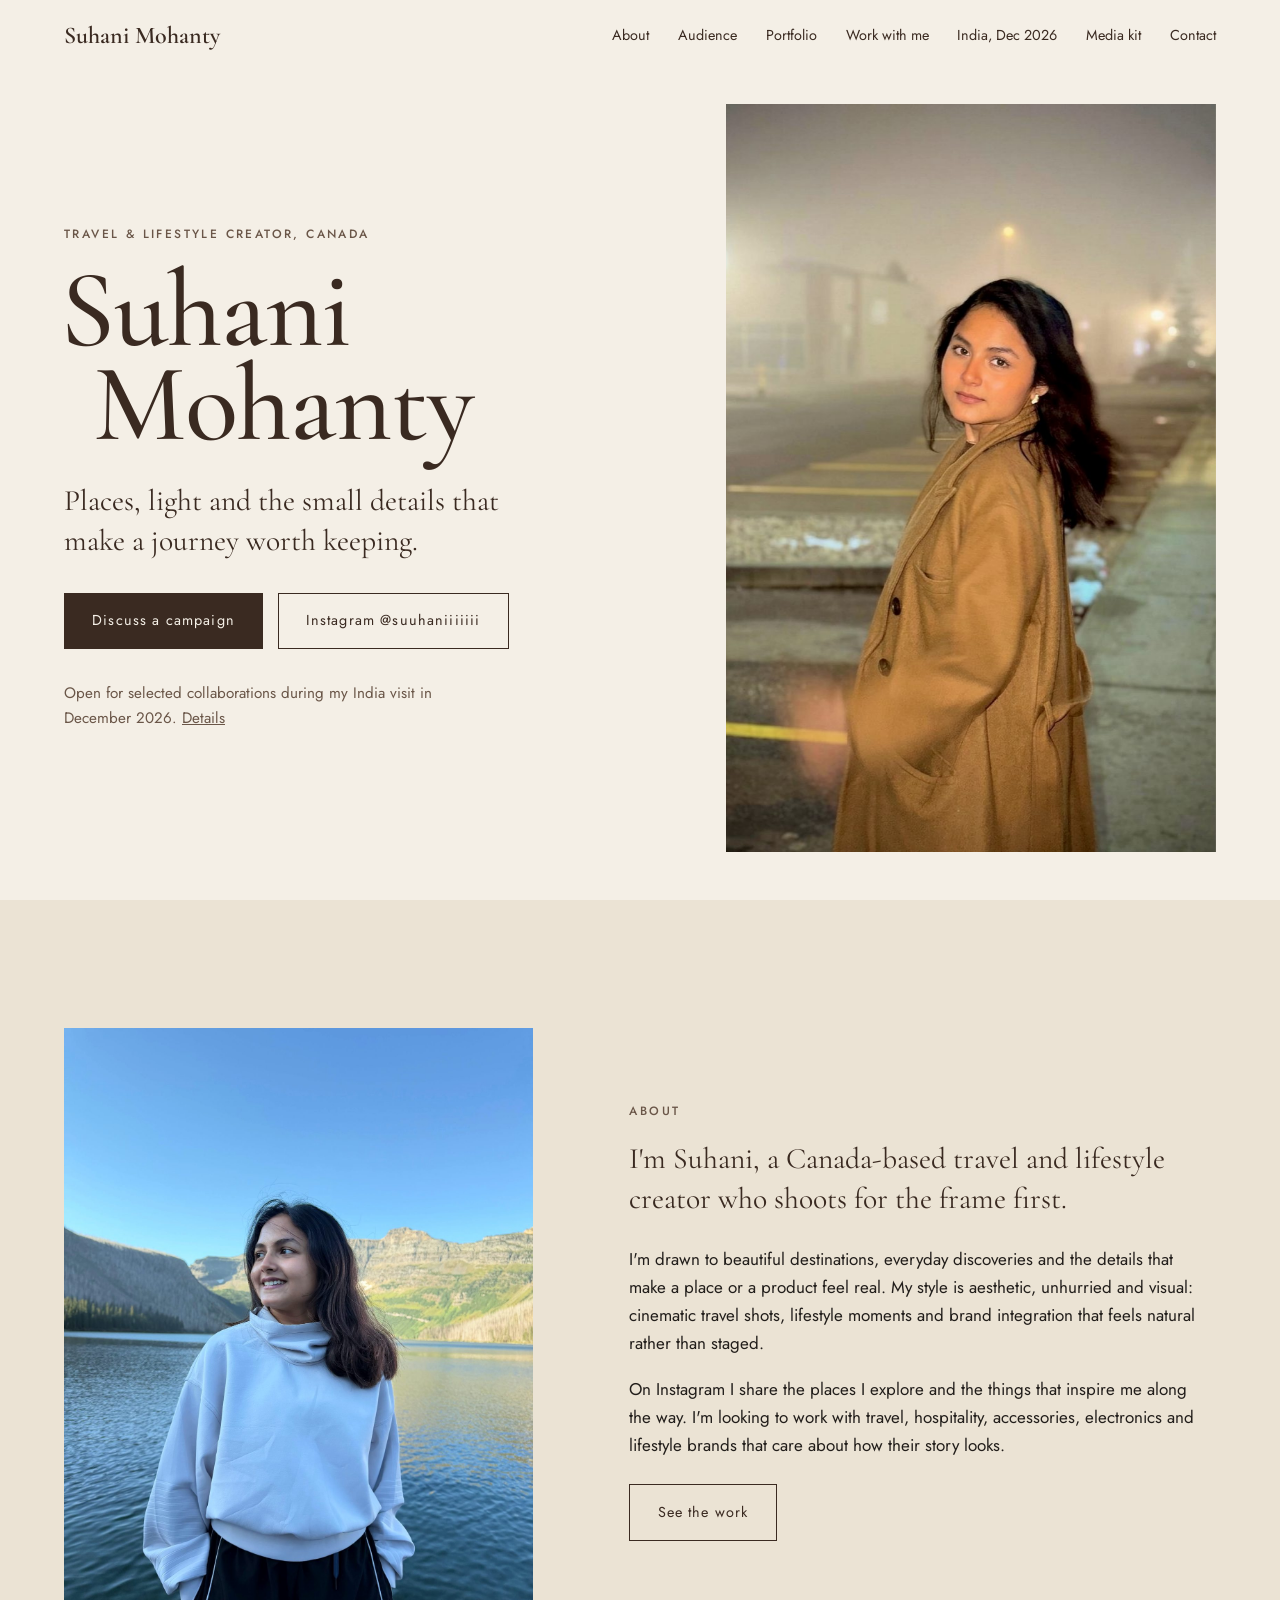
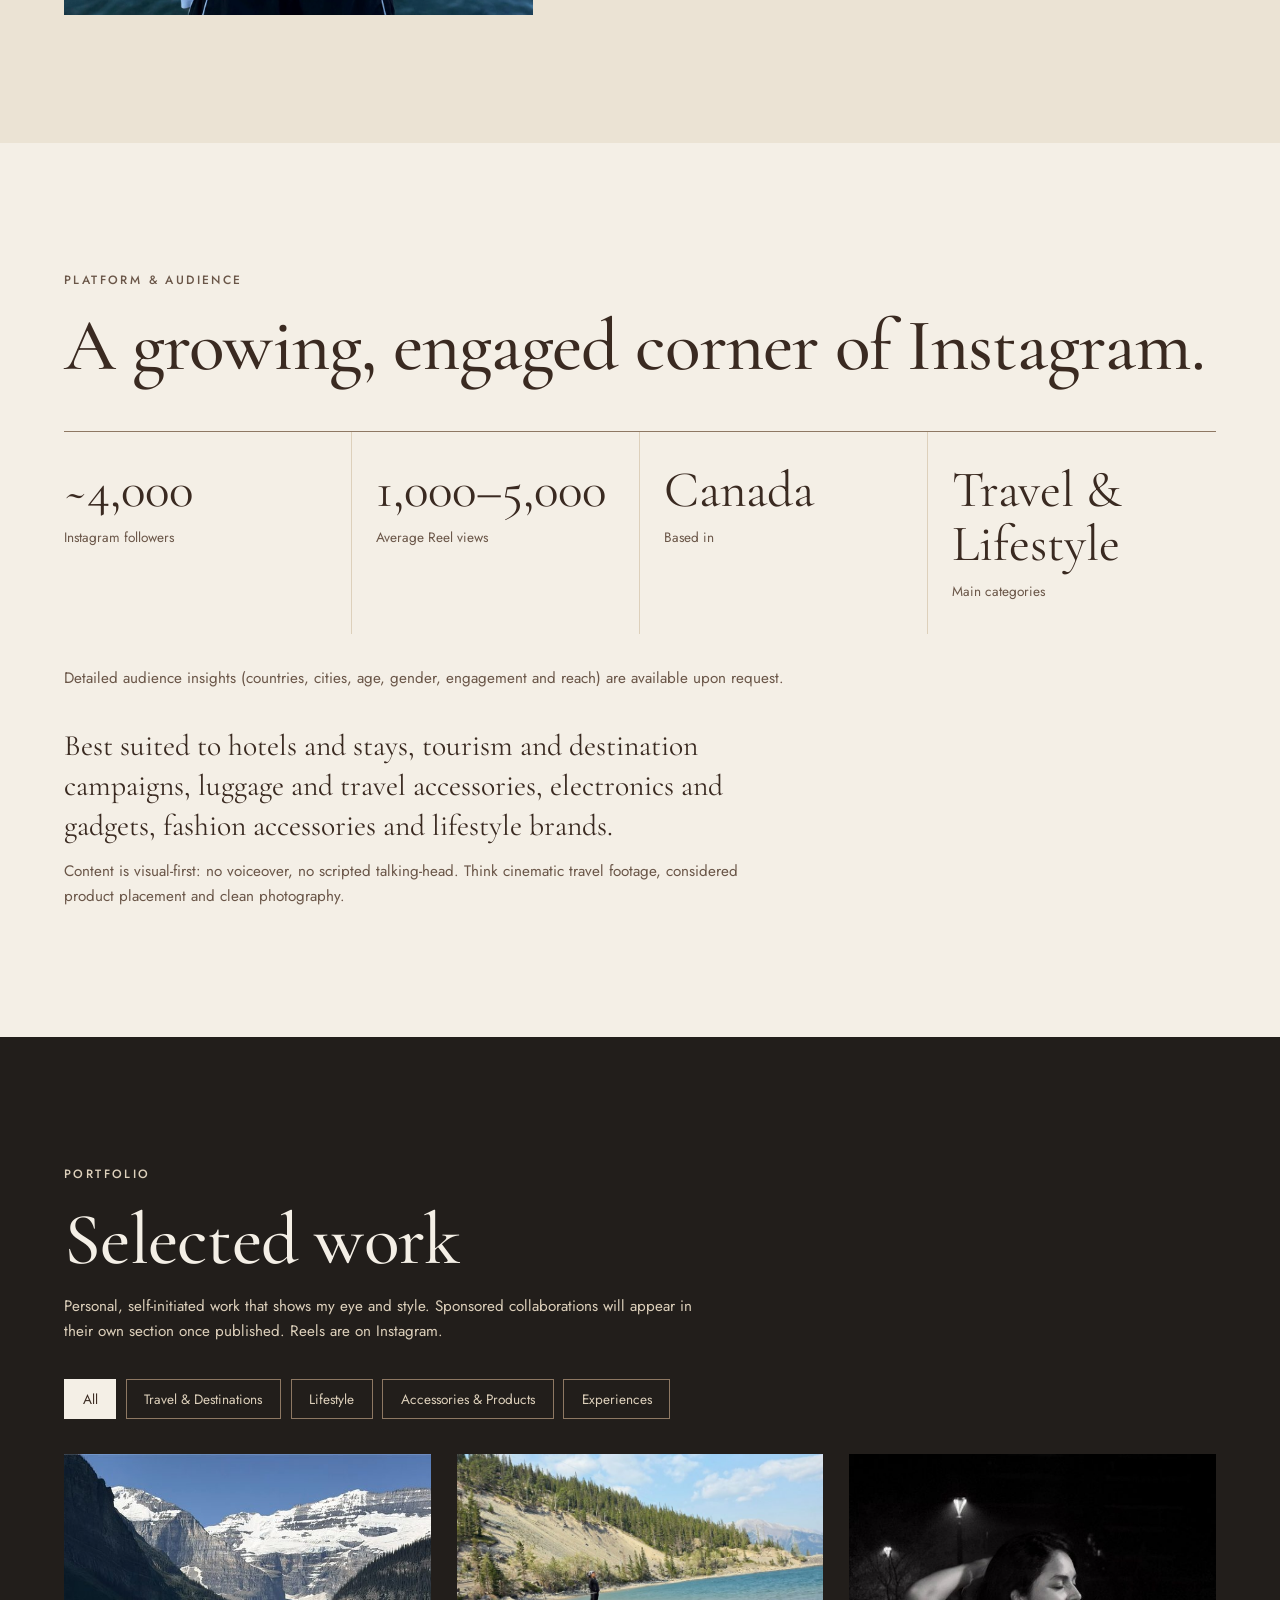
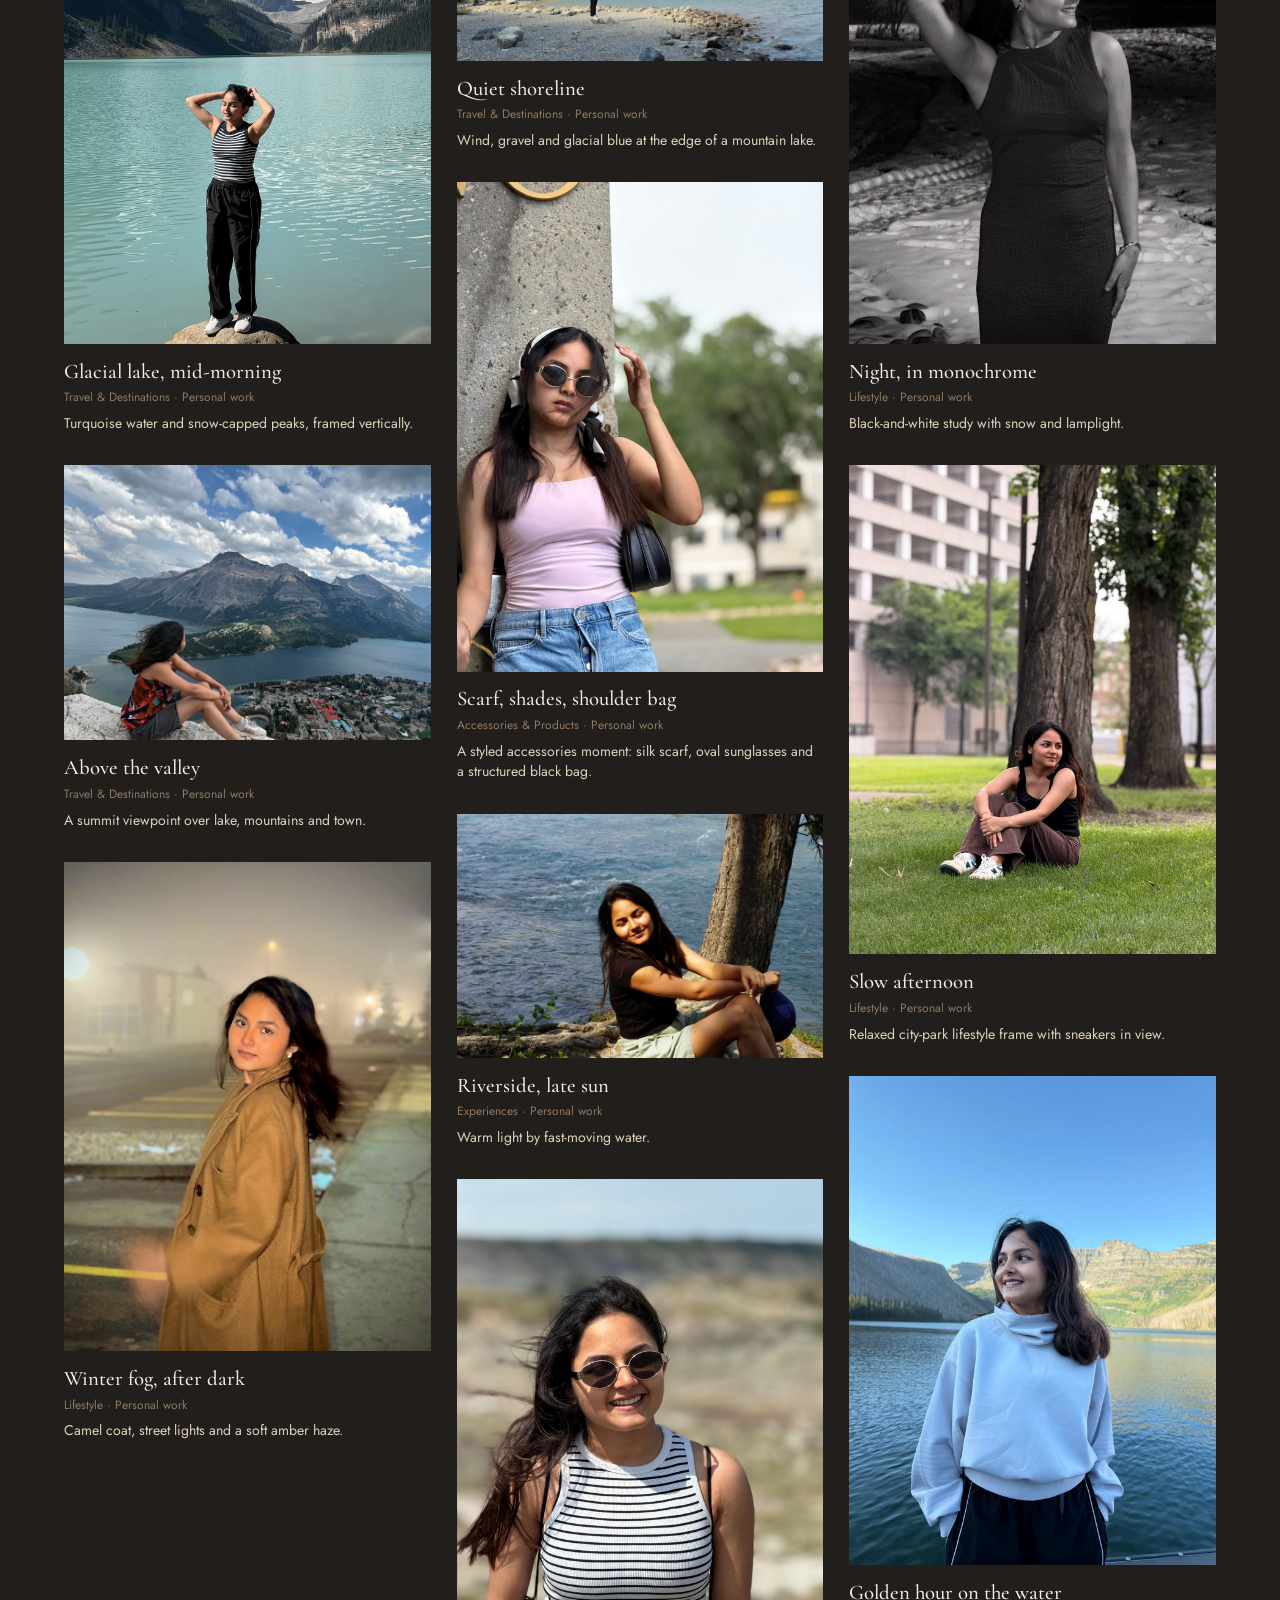
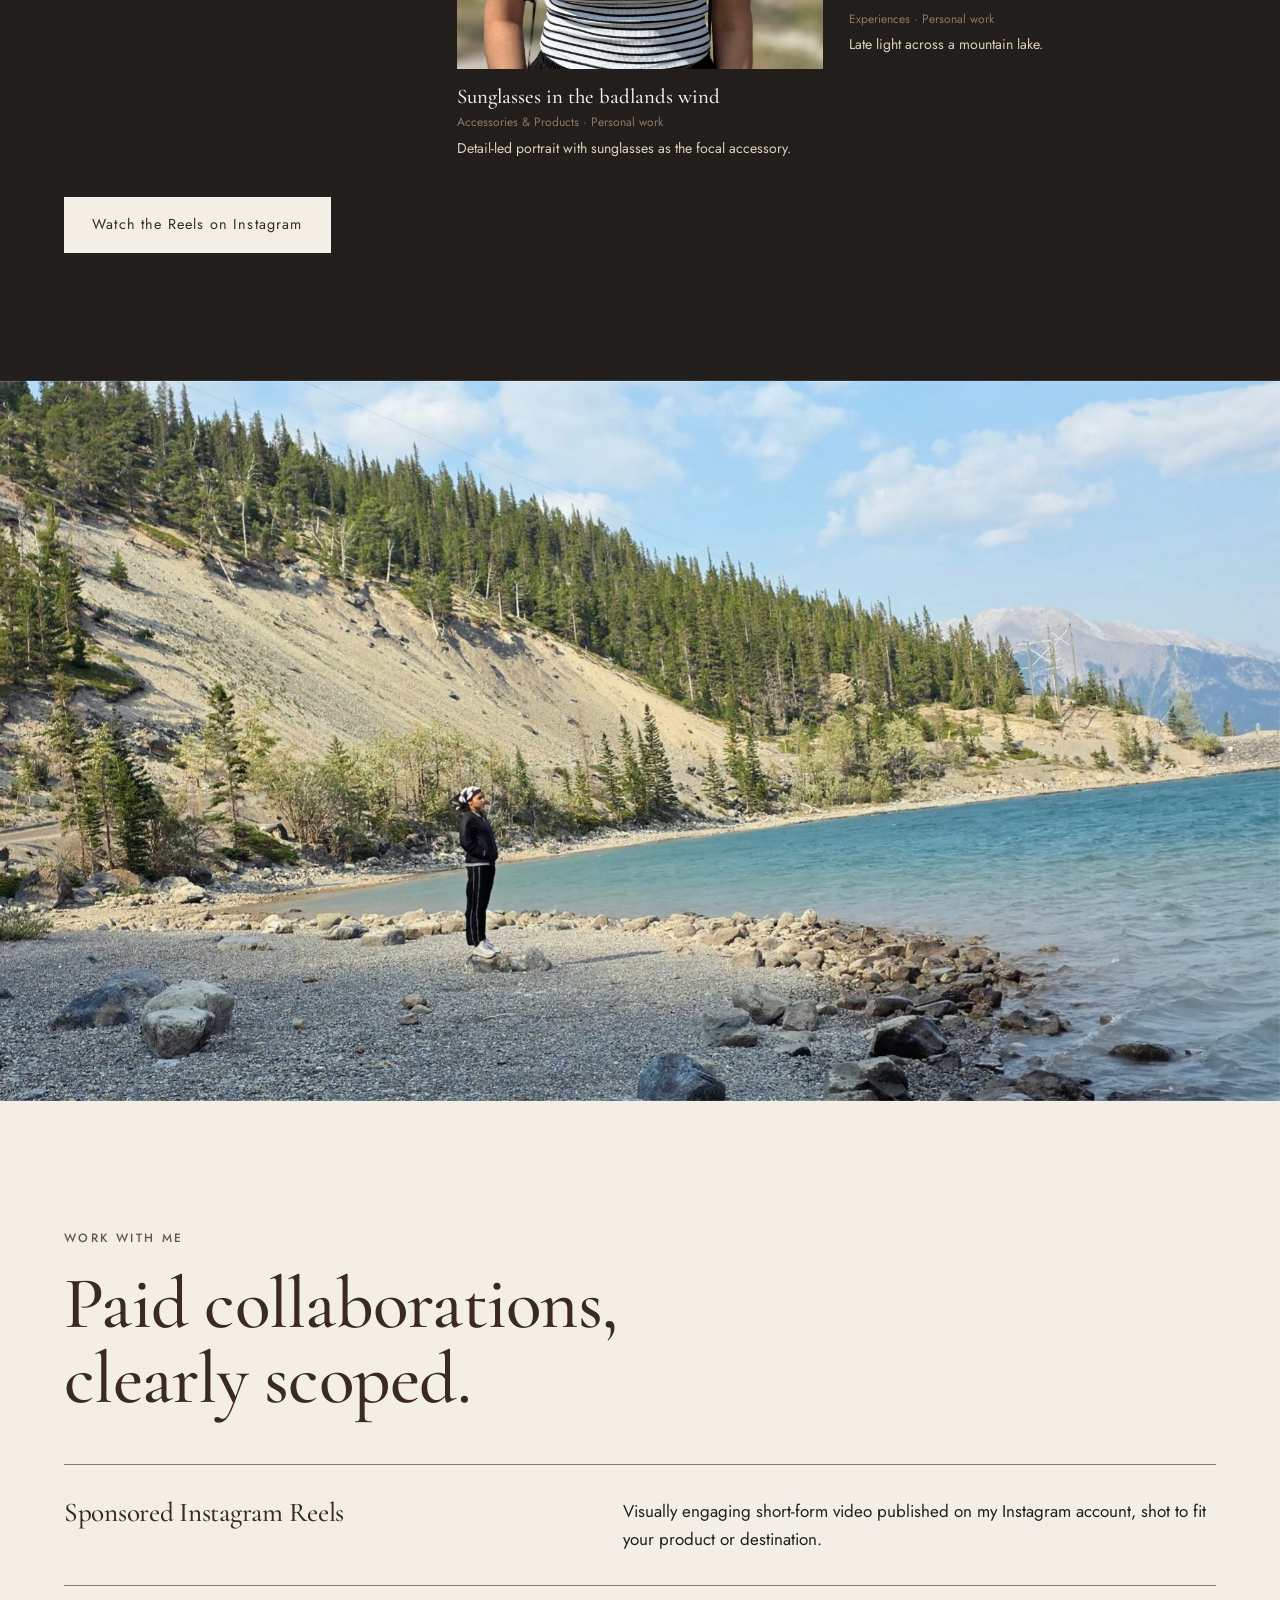
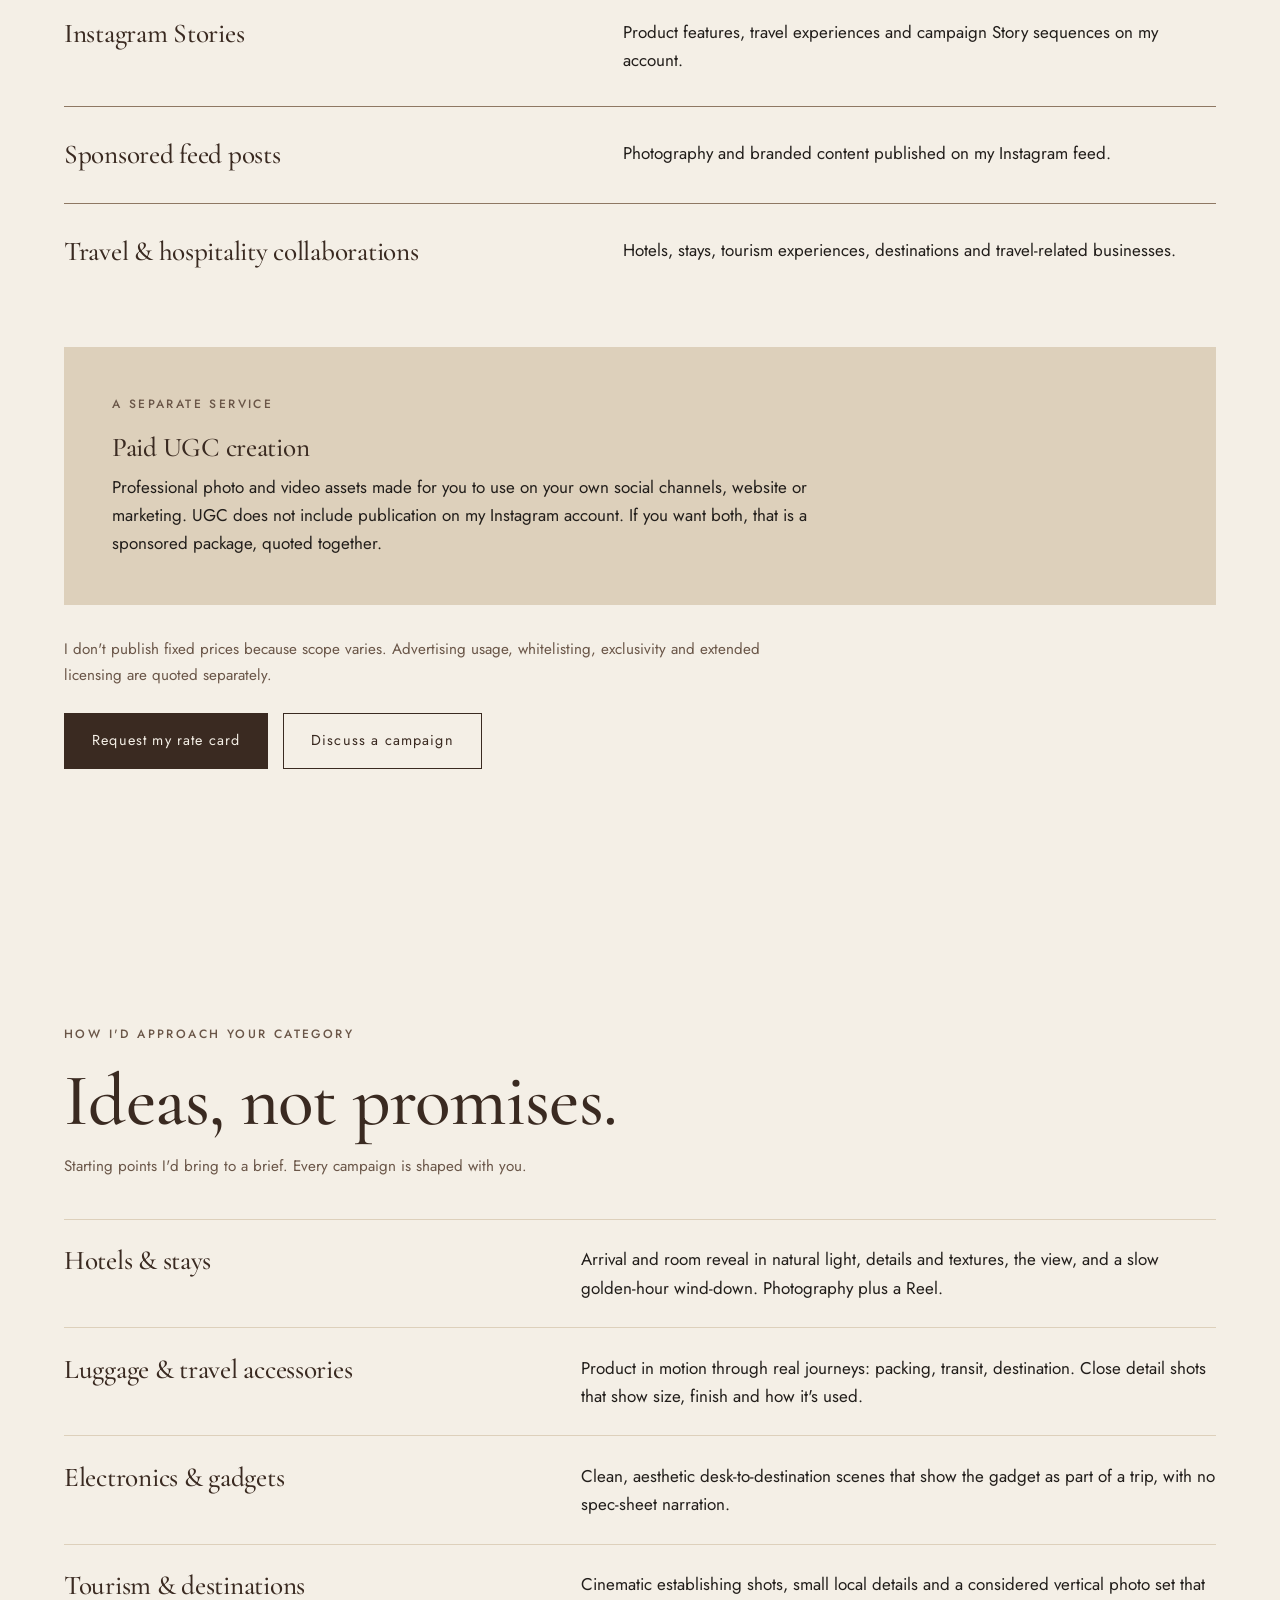
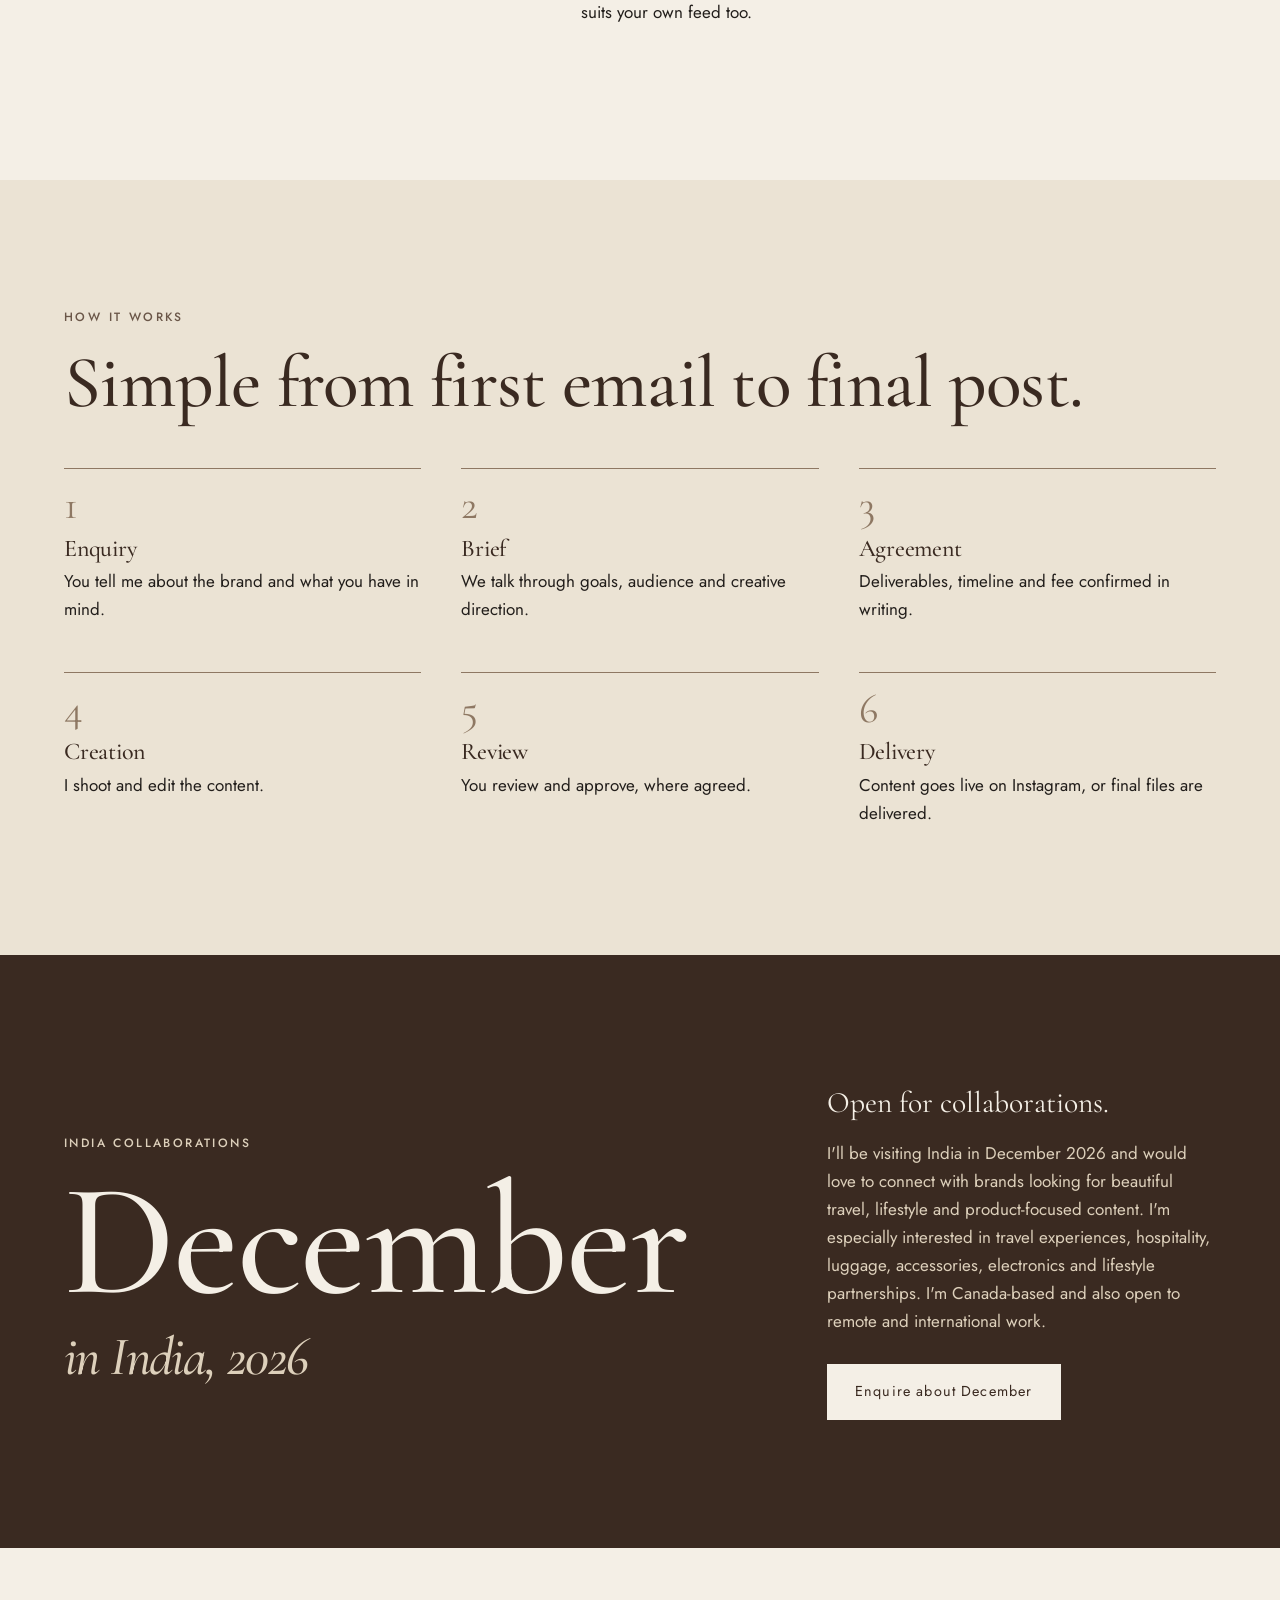
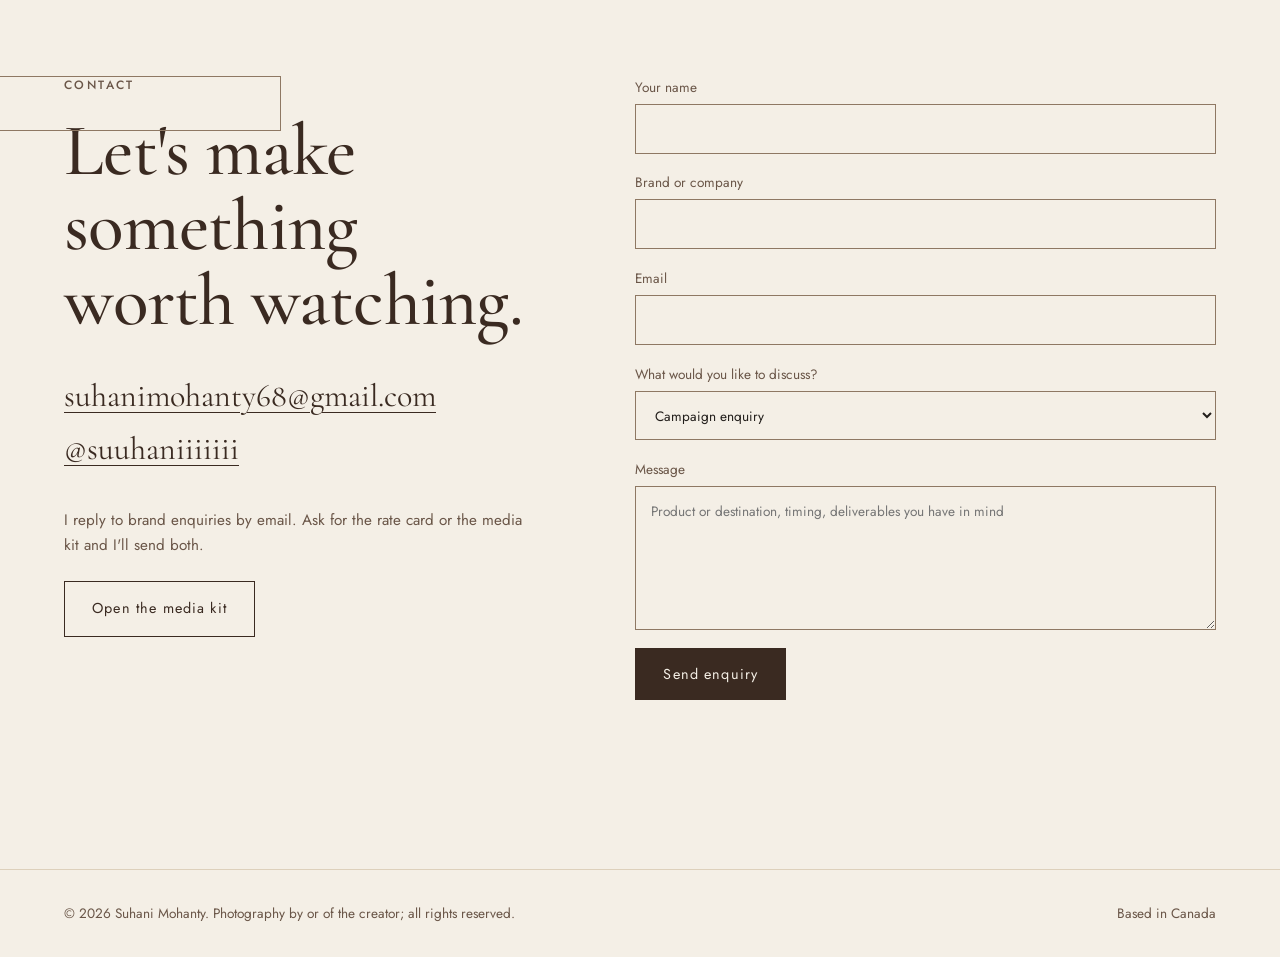
==== index.html @ 91b23bb6 "Launch site" ====
<!doctype html>
<html lang="en"><head>
<title>Suhani Mohanty | Travel & Lifestyle Creator, Canada</title>
<meta charset="utf-8"><meta name="viewport" content="width=device-width,initial-scale=1"><link rel="preconnect" href="https://fonts.googleapis.com"><link rel="preconnect" href="https://fonts.gstatic.com" crossorigin><link href="https://fonts.googleapis.com/css2?family=Cormorant+Garamond:ital,wght@0,500;0,600;1,500&family=Jost:wght@400;500&display=swap" rel="stylesheet"><link rel="stylesheet" href="css/style.css"><link rel="icon" href="data:image/svg+xml,%3Csvg xmlns=%27http://www.w3.org/2000/svg%27 viewBox=%270 0 32 32%27%3E%3Crect width=%2732%27 height=%2732%27 fill=%27%233A2A21%27/%3E%3Ctext x=%2716%27 y=%2723%27 font-size=%2722%27 text-anchor=%27middle%27 fill=%27%23F4EFE6%27 font-family=%27serif%27%3ES%3C/text%3E%3C/svg%3E">
<meta name="description" content="Suhani Mohanty is a Canada-based travel and lifestyle content creator on Instagram (@suuhaniiiiiii). Sponsored Reels, Stories, feed posts, hospitality collaborations and paid UGC. Available in India, December 2026.">
<!-- TODO: replace YOUR-USERNAME/REPO with your real GitHub Pages address -->
<link rel="canonical" href="https://YOUR-USERNAME.github.io/REPO/">
<meta property="og:type" content="website"><meta property="og:title" content="Suhani Mohanty | Travel & Lifestyle Creator, Canada"><meta property="og:description" content="Visual-first travel and lifestyle content. Paid collaborations, media kit and rate card on request."><meta property="og:image" content="https://YOUR-USERNAME.github.io/REPO/images/og-share.jpg"><meta property="og:url" content="https://YOUR-USERNAME.github.io/REPO/">
<meta name="twitter:card" content="summary_large_image"><meta name="theme-color" content="#F4EFE6">
<script type="application/ld+json">{"@context":"https://schema.org","@type":"Person","name":"Suhani Mohanty","jobTitle":"Travel and lifestyle content creator","address":{"@type":"PostalAddress","addressCountry":"CA"},"sameAs":["https://www.instagram.com/suuhaniiiiiii/"]}</script>
</head><body>
<a class="skip" href="#main">Skip to content</a>
<header class="site-header"><a class="brand" href="#top">Suhani Mohanty</a>
<button id="nav-toggle" aria-expanded="false" aria-controls="nav">Menu</button>
<nav id="nav" aria-label="Main"><a href="#about">About</a><a href="#audience">Audience</a><a href="#portfolio">Portfolio</a><a href="#work-with-me">Work with me</a><a href="#india">India, Dec 2026</a><a href="mediakit.html">Media kit</a><a href="#contact">Contact</a></nav></header>
<main id="main">
<section class="hero" id="top"><div>
<p class="label">Travel &amp; Lifestyle Creator, Canada</p>
<h1><span>Suhani</span><span>Mohanty</span></h1>
<p class="lede tag">Places, light and the small details that make a journey worth keeping.</p>
<div class="row"><a class="btn" href="#contact" data-enquiry="Campaign enquiry">Discuss a campaign</a><a class="btn ghost" data-ig target="_blank" rel="noopener" href="https://www.instagram.com/suuhaniiiiiii/">Instagram @suuhaniiiiiii</a></div>
<p class="avail">Open for selected collaborations during my India visit in December 2026. <a href="#india">Details</a></p></div>
<figure><img src="images/coat-fog-lg.jpg" width="896" height="1195" alt="Suhani in a camel wool coat glancing over her shoulder on a foggy night street, street lights glowing amber behind her"></figure></section>

<section class="about" id="about"><div class="wrap">
<figure><img src="images/lake-smile-lg.jpg" width="1800" height="2400" alt="Suhani smiling and looking off to the side, wearing a pale hoodie on a lake dock with mountains behind" loading="lazy"></figure>
<div class="copy"><p class="label">About</p>
<p class="lede">I'm Suhani, a Canada-based travel and lifestyle creator who shoots for the frame first.</p>
<p>I'm drawn to beautiful destinations, everyday discoveries and the details that make a place or a product feel real. My style is aesthetic, unhurried and visual: cinematic travel shots, lifestyle moments and brand integration that feels natural rather than staged.</p>
<p>On Instagram I share the places I explore and the things that inspire me along the way. I'm looking to work with travel, hospitality, accessories, electronics and lifestyle brands that care about how their story looks.</p>
<p style="margin-top:1.6rem"><a class="btn ghost" href="#portfolio">See the work</a></p></div></div></section>

<section id="audience"><div class="wrap">
<p class="label">Platform &amp; audience</p>
<h2>A growing, engaged corner of Instagram.</h2>
<dl class="stats" id="stats"></dl>
<div id="insights"><p class="note">Detailed audience insights (countries, cities, age, gender, engagement and reach) are available upon request.</p></div>
<div class="fit"><p class="lede">Best suited to hotels and stays, tourism and destination campaigns, luggage and travel accessories, electronics and gadgets, fashion accessories and lifestyle brands.</p>
<p class="note">Content is visual-first: no voiceover, no scripted talking-head. Think cinematic travel footage, considered product placement and clean photography.</p></div></div></section>

<section class="portfolio" id="portfolio"><div class="wrap">
<p class="label">Portfolio</p><h2>Selected work</h2>
<p class="note" style="margin-top:1rem;max-width:40rem">Personal, self-initiated work that shows my eye and style. Sponsored collaborations will appear in their own section once published. Reels are on Instagram.</p>
<div id="filters" role="group" aria-label="Filter by category"></div>
<div id="portfolio-grid"></div>
<p style="margin-top:2rem"><a class="btn light" data-ig target="_blank" rel="noopener" href="https://www.instagram.com/suuhaniiiiiii/">Watch the Reels on Instagram</a></p></div></section>
<dialog id="lightbox" aria-label="Enlarged photograph"><button id="lb-close" type="button">Close</button><img id="lb-img" alt=""><div id="lb-cap"></div></dialog>

<section class="reels" id="reels" hidden><div class="wrap"><p class="label">Instagram Reels</p><h2>In motion</h2><div class="reel-grid" id="reel-grid"></div></div></section>

<section class="banner" aria-label="Landscape photograph"><img src="images/shore-wide-lg.jpg" width="1800" height="1013" alt="A lone figure on a gravel shore beside a blue-green lake with a forested mountain slope behind" loading="lazy"></section>

<section class="services" id="work-with-me"><div class="wrap">
<header><p class="label">Work with me</p><h2>Paid collaborations, clearly scoped.</h2></header>
<div class="svc"><h3>Sponsored Instagram Reels</h3><p>Visually engaging short-form video published on my Instagram account, shot to fit your product or destination.</p></div>
<div class="svc"><h3>Instagram Stories</h3><p>Product features, travel experiences and campaign Story sequences on my account.</p></div>
<div class="svc"><h3>Sponsored feed posts</h3><p>Photography and branded content published on my Instagram feed.</p></div>
<div class="svc"><h3>Travel &amp; hospitality collaborations</h3><p>Hotels, stays, tourism experiences, destinations and travel-related businesses.</p></div>
<div class="ugc"><p class="label">A separate service</p><h3>Paid UGC creation</h3><p>Professional photo and video assets made for you to use on your own social channels, website or marketing. UGC does not include publication on my Instagram account. If you want both, that is a sponsored package, quoted together.</p></div>
<p class="fine">I don't publish fixed prices because scope varies. Advertising usage, whitelisting, exclusivity and extended licensing are quoted separately.</p>
<p class="row" style="margin-top:1.6rem"><a class="btn" href="#contact" data-enquiry="Rate card request">Request my rate card</a><a class="btn ghost" href="#contact" data-enquiry="Campaign enquiry">Discuss a campaign</a></p></div></section>

<section id="approach"><div class="wrap"><p class="label">How I'd approach your category</p><h2>Ideas, not promises.</h2>
<p class="note" style="margin-top:1rem;max-width:40rem">Starting points I'd bring to a brief. Every campaign is shaped with you.</p>
<div class="ideas">
<div class="idea"><h3>Hotels &amp; stays</h3><p>Arrival and room reveal in natural light, details and textures, the view, and a slow golden-hour wind-down. Photography plus a Reel.</p></div>
<div class="idea"><h3>Luggage &amp; travel accessories</h3><p>Product in motion through real journeys: packing, transit, destination. Close detail shots that show size, finish and how it's used.</p></div>
<div class="idea"><h3>Electronics &amp; gadgets</h3><p>Clean, aesthetic desk-to-destination scenes that show the gadget as part of a trip, with no spec-sheet narration.</p></div>
<div class="idea"><h3>Tourism &amp; destinations</h3><p>Cinematic establishing shots, small local details and a considered vertical photo set that suits your own feed too.</p></div>
</div></div></section>

<section class="process" id="process"><div class="wrap"><p class="label">How it works</p><h2>Simple from first email to final post.</h2>
<ol class="steps">
<li><b>1</b><h3>Enquiry</h3><p>You tell me about the brand and what you have in mind.</p></li>
<li><b>2</b><h3>Brief</h3><p>We talk through goals, audience and creative direction.</p></li>
<li><b>3</b><h3>Agreement</h3><p>Deliverables, timeline and fee confirmed in writing.</p></li>
<li><b>4</b><h3>Creation</h3><p>I shoot and edit the content.</p></li>
<li><b>5</b><h3>Review</h3><p>You review and approve, where agreed.</p></li>
<li><b>6</b><h3>Delivery</h3><p>Content goes live on Instagram, or final files are delivered.</p></li></ol></div></section>

<section class="india" id="india"><div class="wrap"><div>
<p class="label">India collaborations</p>
<h2>December<small>in India, 2026</small></h2></div>
<div><p class="lede">Open for collaborations.</p><p style="margin:1rem 0 1.8rem">I'll be visiting India in December 2026 and would love to connect with brands looking for beautiful travel, lifestyle and product-focused content. I'm especially interested in travel experiences, hospitality, luggage, accessories, electronics and lifestyle partnerships. I'm Canada-based and also open to remote and international work.</p>
<a class="btn light" href="#contact" data-enquiry="India, December 2026">Enquire about December</a></div></div></section>

<section class="contact" id="contact"><div class="wrap"><div>
<p class="label">Contact</p><h2>Let's make something worth watching.</h2>
<address><a data-email="text" href="mailto:suhanimohanty68@gmail.com">suhanimohanty68@gmail.com</a><a data-ig target="_blank" rel="noopener" href="https://www.instagram.com/suuhaniiiiiii/">@suuhaniiiiiii</a></address>
<p class="note">I reply to brand enquiries by email. Ask for the rate card or the media kit and I'll send both.</p>
<p class="row" style="margin-top:1.4rem"><a class="btn ghost" href="mediakit.html">Open the media kit</a></p></div>
<form id="enquiry" novalidate>
<label>Your name<input name="name" required autocomplete="name"></label>
<label>Brand or company<input name="brand" required autocomplete="organization"></label>
<label>Email<input name="email" type="email" required autocomplete="email"></label>
<label>What would you like to discuss?<select id="type" name="type"><option>Campaign enquiry</option><option>Rate card request</option><option>Media kit request</option><option>India, December 2026</option><option>Something else</option></select></label>
<label>Message<textarea name="message" required placeholder="Product or destination, timing, deliverables you have in mind"></textarea></label>
<input class="hp" name="website" tabindex="-1" autocomplete="off" aria-hidden="true">
<div><button class="btn" type="submit">Send enquiry</button></div><p id="form-status" role="status"></p></form></div></section>
</main>
<footer><span>&copy; 2026 Suhani Mohanty. Photography by or of the creator; all rights reserved.</span><span>Based in Canada</span></footer>
<script src="js/content.js"></script><script src="js/main.js"></script></body></html>
---- css/style.css ----
:root{--ivory:#F4EFE6;--cream:#EBE3D4;--sand:#DDD0BB;--taupe:#8E7863;--muted:#6A5648;--choc:#3A2A21;--char:#221E1B;--lake:#3F6663;
--serif:"Cormorant Garamond","Iowan Old Style",Georgia,serif;--sans:"Jost","Helvetica Neue",Arial,sans-serif;--pad:clamp(1.25rem,5vw,4.5rem)}
*{box-sizing:border-box;margin:0}html{scroll-behavior:smooth;scroll-padding-top:4.5rem}
body{background:var(--ivory);color:var(--char);font:400 1.0625rem/1.65 var(--sans);-webkit-font-smoothing:antialiased}
img{display:block;max-width:100%;height:auto}a{color:var(--lake)}
:focus-visible{outline:2px solid var(--lake);outline-offset:3px}
.skip{position:absolute;left:-999px;top:0;background:var(--choc);color:var(--ivory);padding:.6rem 1rem;z-index:99}.skip:focus{left:0}
h1,h2,h3{font-family:var(--serif);font-weight:500;line-height:1.02;letter-spacing:-.01em;color:var(--choc)}
h2{font-size:clamp(2.4rem,6vw,4.6rem)}h3{font-size:1.7rem;line-height:1.15}
.label{font-size:.75rem;letter-spacing:.2em;text-transform:uppercase;color:var(--muted);margin-bottom:1.1rem;font-weight:500}
section{padding:clamp(4rem,10vw,8rem) var(--pad)}.wrap{max-width:1240px;margin:auto}
.lede{font-family:var(--serif);font-size:clamp(1.35rem,2.4vw,1.85rem);line-height:1.35;color:var(--choc)}
.btn{display:inline-block;padding:.95rem 1.7rem;background:var(--choc);color:var(--ivory);text-decoration:none;font-size:.9rem;letter-spacing:.08em;border:1px solid var(--choc);cursor:pointer;font-family:var(--sans);transition:background .2s,color .2s}
.btn:hover{background:transparent;color:var(--choc)}.btn.ghost{background:transparent;color:var(--choc)}.btn.ghost:hover{background:var(--choc);color:var(--ivory)}
.btn.light{background:var(--ivory);color:var(--choc);border-color:var(--ivory)}.btn.light:hover{background:transparent;color:var(--ivory)}
.row{display:flex;flex-wrap:wrap;gap:.9rem;align-items:center}
/* header */
.site-header{position:fixed;inset:0 0 auto;z-index:20;display:flex;justify-content:space-between;align-items:center;padding:1rem var(--pad);transition:background .3s}
.site-header.solid{background:rgba(244,239,230,.94);backdrop-filter:blur(8px);border-bottom:1px solid var(--sand)}
.brand{font-family:var(--serif);font-size:1.5rem;color:var(--choc);text-decoration:none;font-weight:600}
#nav{display:none;position:absolute;top:100%;left:0;right:0;background:var(--ivory);padding:1rem var(--pad) 1.6rem;flex-direction:column;gap:.9rem;border-bottom:1px solid var(--sand)}
#nav.open{display:flex}#nav a{color:var(--choc);text-decoration:none;font-size:1rem}
#nav-toggle{background:none;border:1px solid var(--choc);color:var(--choc);padding:.45rem .9rem;font:inherit;font-size:.85rem;cursor:pointer}
@media(min-width:960px){#nav{display:flex;position:static;flex-direction:row;gap:1.8rem;background:none;padding:0;border:0}#nav a{font-size:.9rem}#nav-toggle{display:none}}
/* hero */
.hero{min-height:100svh;padding-top:6.5rem;padding-bottom:3rem;display:grid;gap:2rem;align-items:end}
.hero h1{font-size:clamp(4.2rem,17vw,11rem);line-height:.86;margin-left:-.04em}
.hero h1 span{display:block}.hero h1 span+span{padding-left:.3em}
.hero .tag{max-width:30rem;margin:1.8rem 0 2rem}
.hero figure{position:relative;aspect-ratio:3/4;overflow:hidden;background:var(--sand);max-height:78svh;justify-self:end;width:100%}
.hero figure img{width:100%;height:100%;object-fit:cover;object-position:50% 30%}
.avail{margin-top:2rem;font-size:.95rem;color:var(--muted);max-width:26rem}.avail a{color:var(--muted)}
@media(min-width:900px){.hero{grid-template-columns:1.1fr .9fr;align-items:center;gap:clamp(2rem,5vw,5rem)}.hero h1{font-size:clamp(4rem,8.6vw,9.5rem)}.hero figure{max-height:none;aspect-ratio:auto;height:calc(100svh - 9.5rem);min-height:30rem}}
@media(prefers-reduced-motion:no-preference){.hero figure img{animation:reveal 1.6s cubic-bezier(.2,.7,.2,1) both}.hero h1 span{animation:rise 1.1s cubic-bezier(.2,.7,.2,1) both}.hero h1 span+span{animation-delay:.18s}
@keyframes reveal{from{clip-path:inset(0 0 100% 0);transform:scale(1.08)}to{clip-path:inset(0);transform:none}}@keyframes rise{from{opacity:0;transform:translateY(1.2rem)}to{opacity:1;transform:none}}}
/* about */
.about{background:var(--cream)}.about .wrap{display:grid;gap:3rem;align-items:center}
.about figure img{width:100%;aspect-ratio:4/5;object-fit:cover;object-position:50% 25%}
.about p+p{margin-top:1.1rem}.about .lede{margin-bottom:1.6rem}.about .copy{max-width:36rem}
@media(min-width:900px){.about .wrap{grid-template-columns:.8fr 1fr;gap:6rem}}
/* stats */
.stats{display:grid;grid-template-columns:1fr 1fr;border-top:1px solid var(--taupe);margin:3rem 0 2rem}
.stat{padding:1.6rem 1rem 1.6rem 0;border-bottom:1px solid var(--sand)}.stat dd{font-family:var(--serif);font-size:clamp(1.9rem,4.2vw,3.2rem);line-height:1.05;color:var(--choc)}.stat dt{font-size:.85rem;color:var(--muted);margin-top:.5rem}
@media(min-width:900px){.stats{grid-template-columns:repeat(4,1fr)}.stat{border-bottom:0;border-right:1px solid var(--sand);padding:2rem 1.5rem}.stat:first-child{padding-left:0}.stat:last-child{border:0}}
.insights{display:grid;gap:.6rem 3rem;grid-template-columns:repeat(auto-fit,minmax(14rem,1fr));margin:1rem 0}.insights dt{font-size:.8rem;color:var(--muted)}.insights dd{font-family:var(--serif);font-size:1.4rem}
.fit{max-width:44rem;margin-top:2.2rem}.fit p+p{margin-top:.8rem}.note{font-size:.95rem;color:var(--muted)}
/* portfolio */
.portfolio{background:var(--char);color:var(--sand)}.portfolio h2{color:var(--ivory)}.portfolio .label,.portfolio .note{color:var(--sand)}
#filters{display:flex;flex-wrap:wrap;gap:.6rem;margin:2.2rem 0}
.chip{background:none;border:1px solid var(--taupe);color:var(--sand);padding:.5rem 1.1rem;font:inherit;font-size:.85rem;cursor:pointer}.chip[aria-pressed=true]{background:var(--ivory);color:var(--choc);border-color:var(--ivory)}
#portfolio-grid{columns:2;column-gap:clamp(.7rem,2vw,1.6rem)}@media(min-width:900px){#portfolio-grid{columns:3}}
.work{break-inside:avoid;margin-bottom:clamp(.7rem,2vw,1.6rem)}.work[hidden]{display:none}
.work>button{display:block;width:100%;padding:0;border:0;background:var(--choc);cursor:zoom-in;overflow:hidden}
.work img{width:100%;transition:transform .6s}.work>button:hover img{transform:scale(1.03)}
.work figcaption{padding:.8rem 0 .4rem;font-size:.9rem;line-height:1.45}.work b{display:block;font-family:var(--serif);font-size:1.3rem;color:var(--ivory);font-weight:500}
.work span{display:block;font-size:.75rem;color:var(--taupe);margin:.15rem 0 .4rem}.work p{font-size:.88rem}.work a{color:var(--sand)}
dialog{border:0;padding:0;background:transparent;max-width:min(94vw,1000px);max-height:94svh;margin:auto;color:var(--ivory)}dialog::backdrop{background:rgba(20,16,13,.88)}
#lb-img{max-height:78svh;width:auto;margin:auto}#lb-cap{padding:1rem 0;text-align:center;font-size:.95rem}#lb-cap a{color:var(--sand)}
#lb-close{position:absolute;top:.5rem;right:.5rem;background:var(--ivory);color:var(--choc);border:0;padding:.5rem .9rem;cursor:pointer;font:inherit}
.banner{padding:0;height:min(80svh,46rem);position:relative}.banner img{width:100%;height:100%;object-fit:cover;object-position:38% 60%}
/* services */
.services .wrap>header{max-width:42rem;margin-bottom:3rem}
.svc{display:grid;gap:.6rem;padding:2rem 0;border-top:1px solid var(--taupe)}.svc:last-of-type{border-bottom:1px solid var(--taupe)}
@media(min-width:900px){.svc{grid-template-columns:1fr 1.2fr;gap:4rem}}
.ugc{margin-top:3rem;background:var(--sand);padding:clamp(1.6rem,4vw,3rem)}.ugc h3{margin-bottom:.6rem}.ugc p{max-width:44rem}
.fine{margin-top:2rem;font-size:.95rem;color:var(--muted);max-width:44rem}
/* process */
.process{background:var(--cream)}ol.steps{list-style:none;padding:0;margin-top:3rem;display:grid;gap:2.2rem}
ol.steps li{border-top:1px solid var(--taupe);padding-top:1rem}ol.steps b{font-family:var(--serif);font-size:2.6rem;display:block;line-height:1;color:var(--taupe);font-weight:400}
ol.steps h3{margin:.5rem 0 .3rem;font-size:1.5rem}
@media(min-width:760px){ol.steps{grid-template-columns:repeat(3,1fr);gap:3rem 2.5rem}}
/* india */
.india{background:var(--choc);color:var(--sand)}.india .label{color:var(--sand)}
.india h2{color:var(--ivory);font-size:clamp(3.4rem,13vw,10rem);line-height:.88;margin-bottom:2rem}.india h2 small{display:block;font-size:.34em;font-style:italic;margin-top:1rem;color:var(--sand);line-height:1.1}
.india .wrap{display:grid;gap:2.5rem}.india p{max-width:34rem}.india .lede{color:var(--ivory)}
@media(min-width:900px){.india .wrap{grid-template-columns:1.3fr .7fr;align-items:end}}
/* contact */
.contact .wrap{display:grid;gap:3.5rem}@media(min-width:900px){.contact .wrap{grid-template-columns:.9fr 1.1fr;gap:6rem}}
.contact address{font-style:normal;margin:2rem 0}.contact address a{font-family:var(--serif);font-size:clamp(1.4rem,3vw,2rem);display:block;color:var(--choc);text-decoration-thickness:1px;text-underline-offset:.2em;overflow-wrap:anywhere}
form{display:grid;gap:1.1rem}label{font-size:.85rem;color:var(--muted);display:grid;gap:.35rem}
input,select,textarea{font:inherit;padding:.8rem .9rem;background:transparent;border:1px solid var(--taupe);color:var(--char);border-radius:0;width:100%}
textarea{min-height:9rem;resize:vertical}.hp{position:absolute;left:-999px}#form-status{min-height:1.5rem;font-size:.95rem}
footer{padding:2rem var(--pad);border-top:1px solid var(--sand);font-size:.85rem;color:var(--muted);display:flex;flex-wrap:wrap;gap:1rem;justify-content:space-between}
/* media kit */
.kit{padding-top:7rem}.kit .photos{display:grid;grid-template-columns:repeat(3,1fr);gap:.6rem;margin:2rem 0}.kit .photos img{aspect-ratio:3/4;object-fit:cover;width:100%}
.kit section{padding:2.5rem 0}.kit .svc{padding:1.2rem 0}
@media print{.site-header,.no-print{display:none!important}body{background:#fff}.kit{padding-top:0}}

.reels{background:var(--cream)}.reel-grid{display:grid;gap:1.5rem;margin-top:2.5rem;grid-template-columns:repeat(auto-fit,minmax(min(100%,18rem),1fr))}.reel-grid iframe,.reel-grid .instagram-media{min-width:0!important;max-width:100%!important;width:100%!important}
.ideas{display:grid;gap:0;margin-top:2.5rem}.idea{display:grid;gap:.5rem;padding:1.6rem 0;border-top:1px solid var(--sand)}.idea p{max-width:40rem}
@media(min-width:900px){.idea{grid-template-columns:1fr 1.4fr;gap:4rem}}
.stat{margin:0}
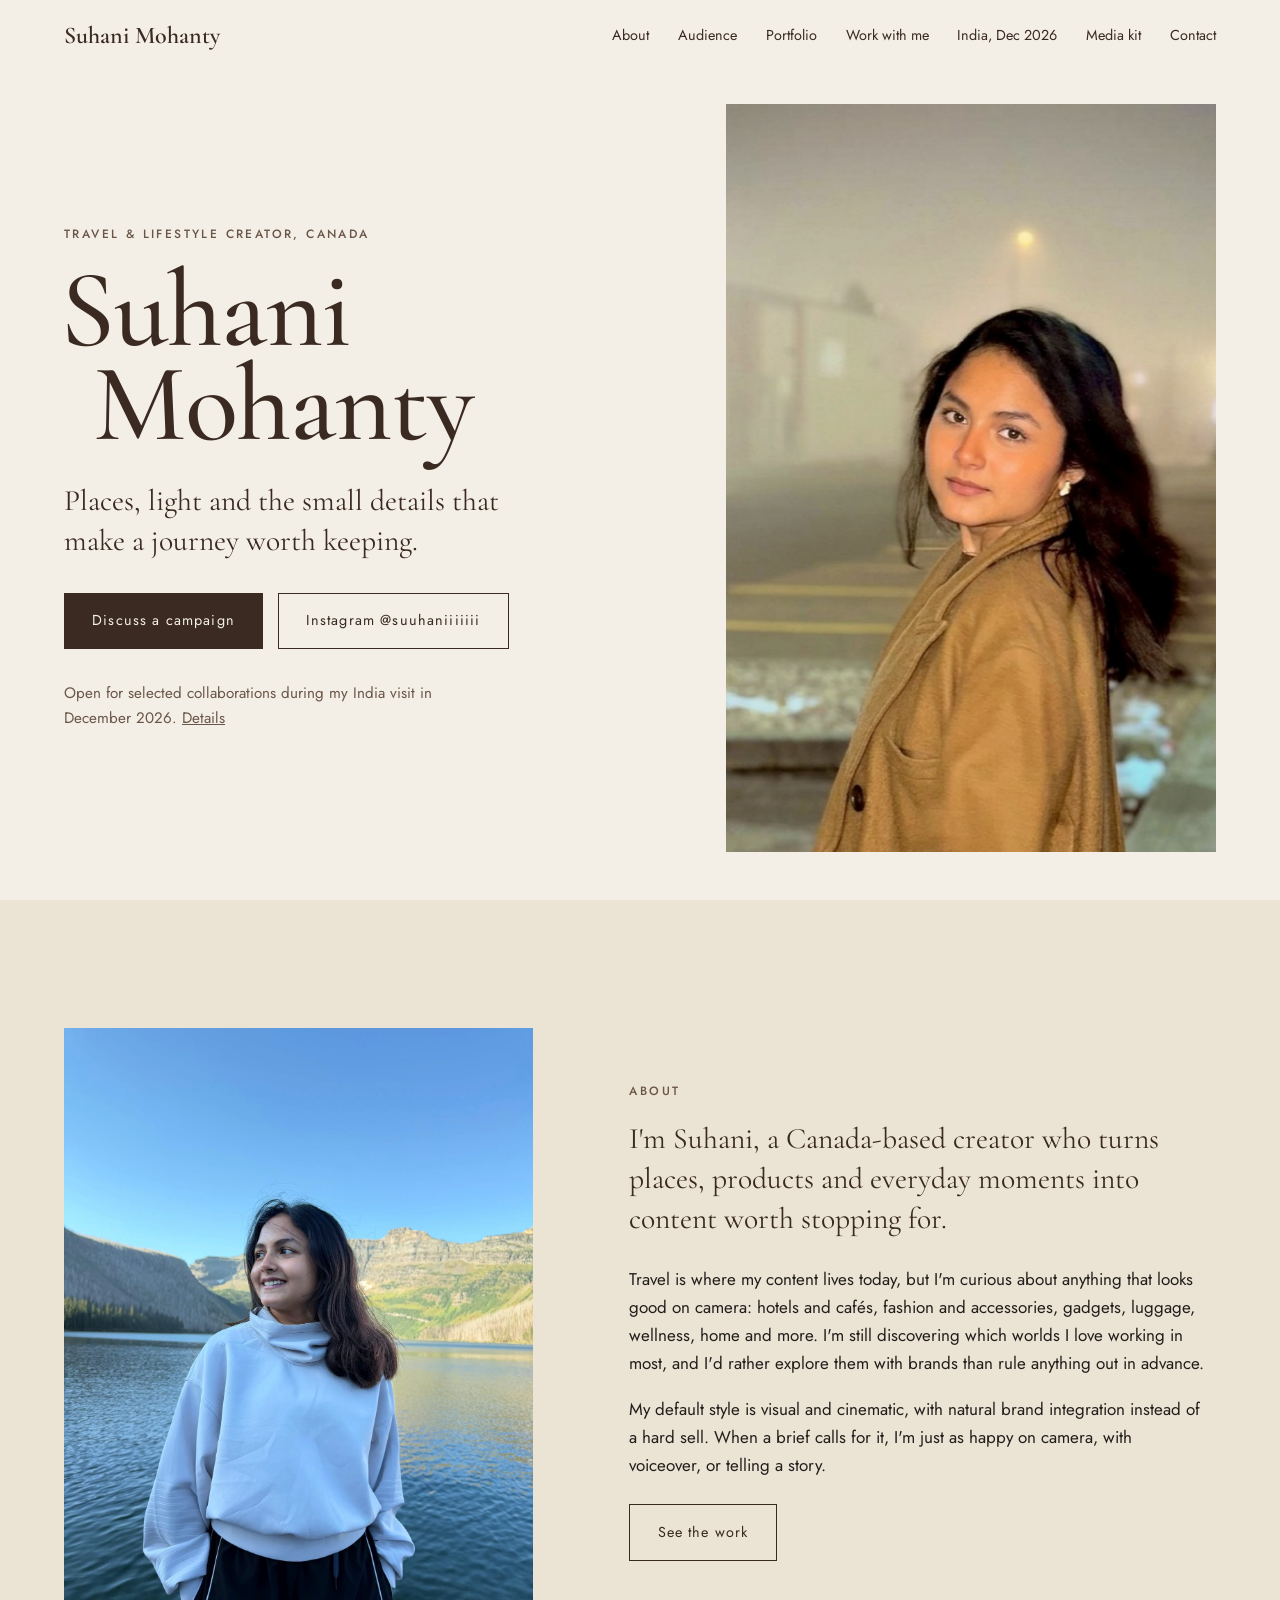
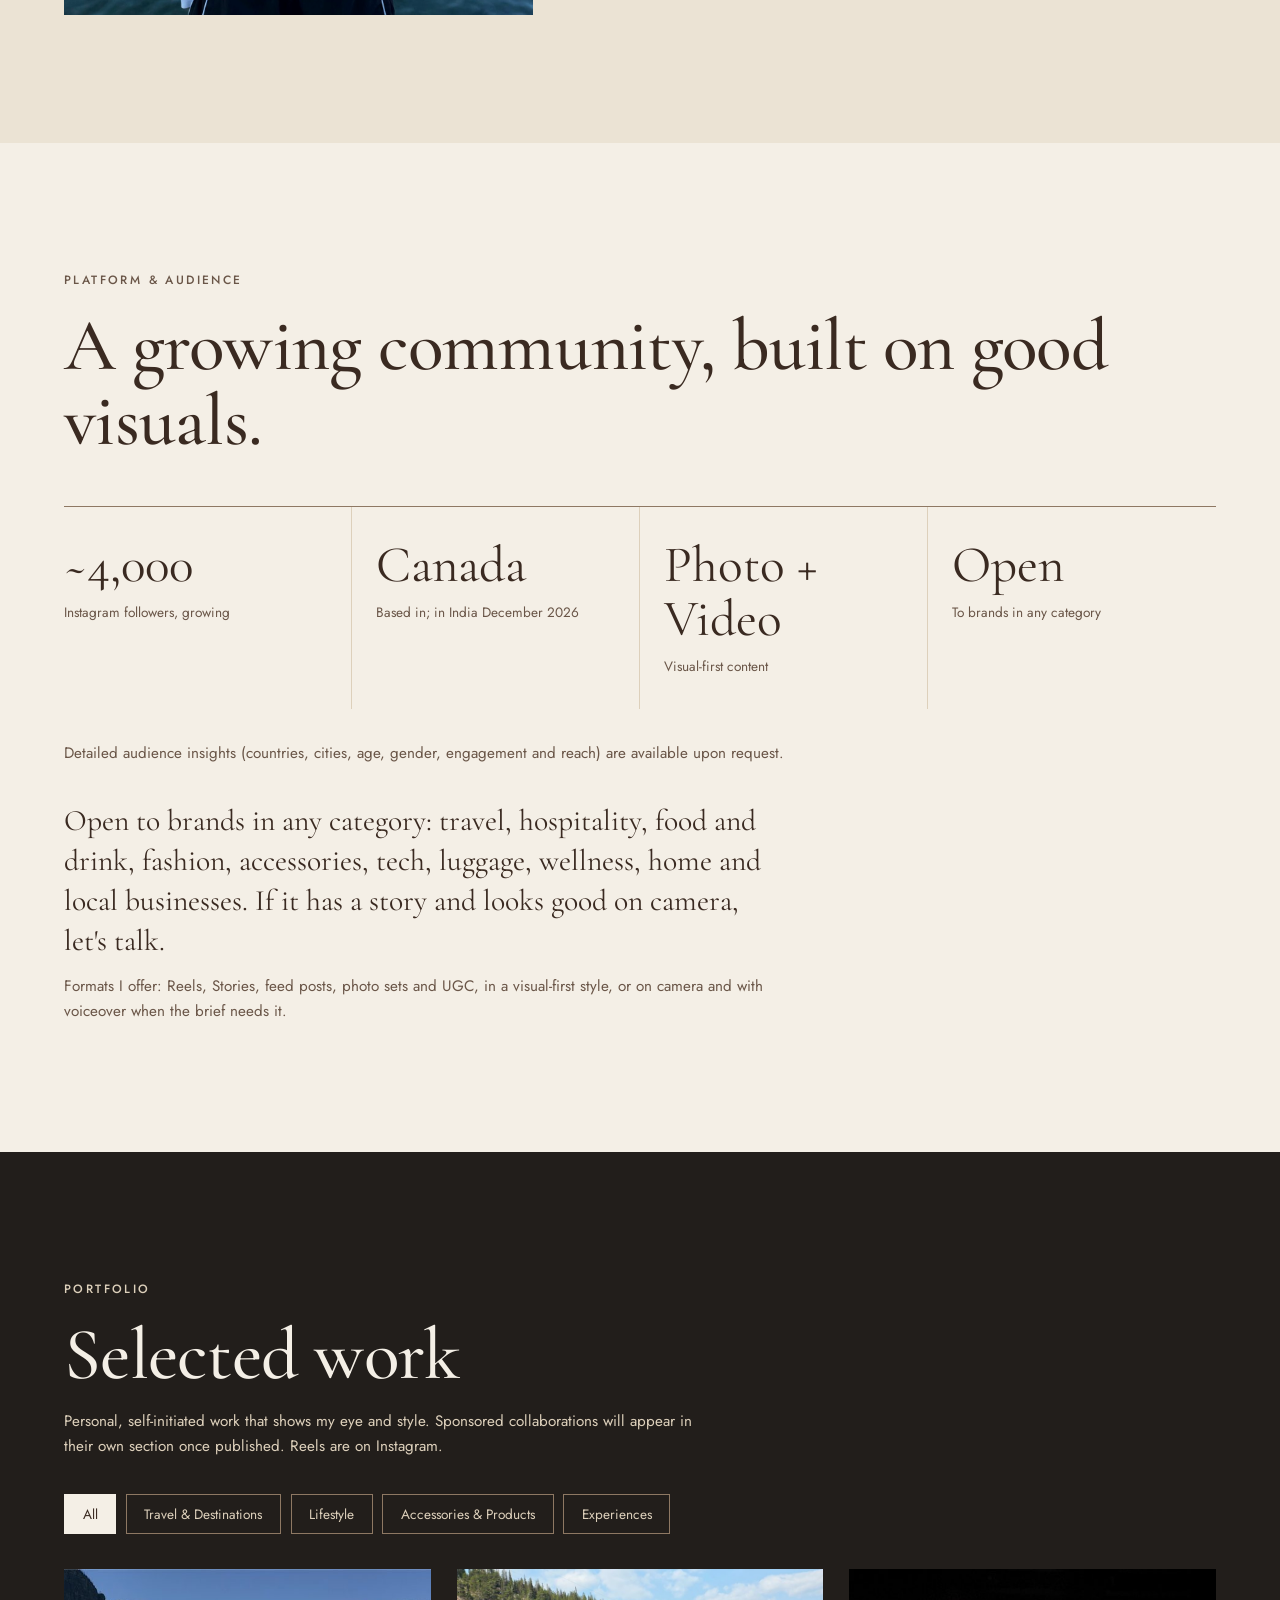
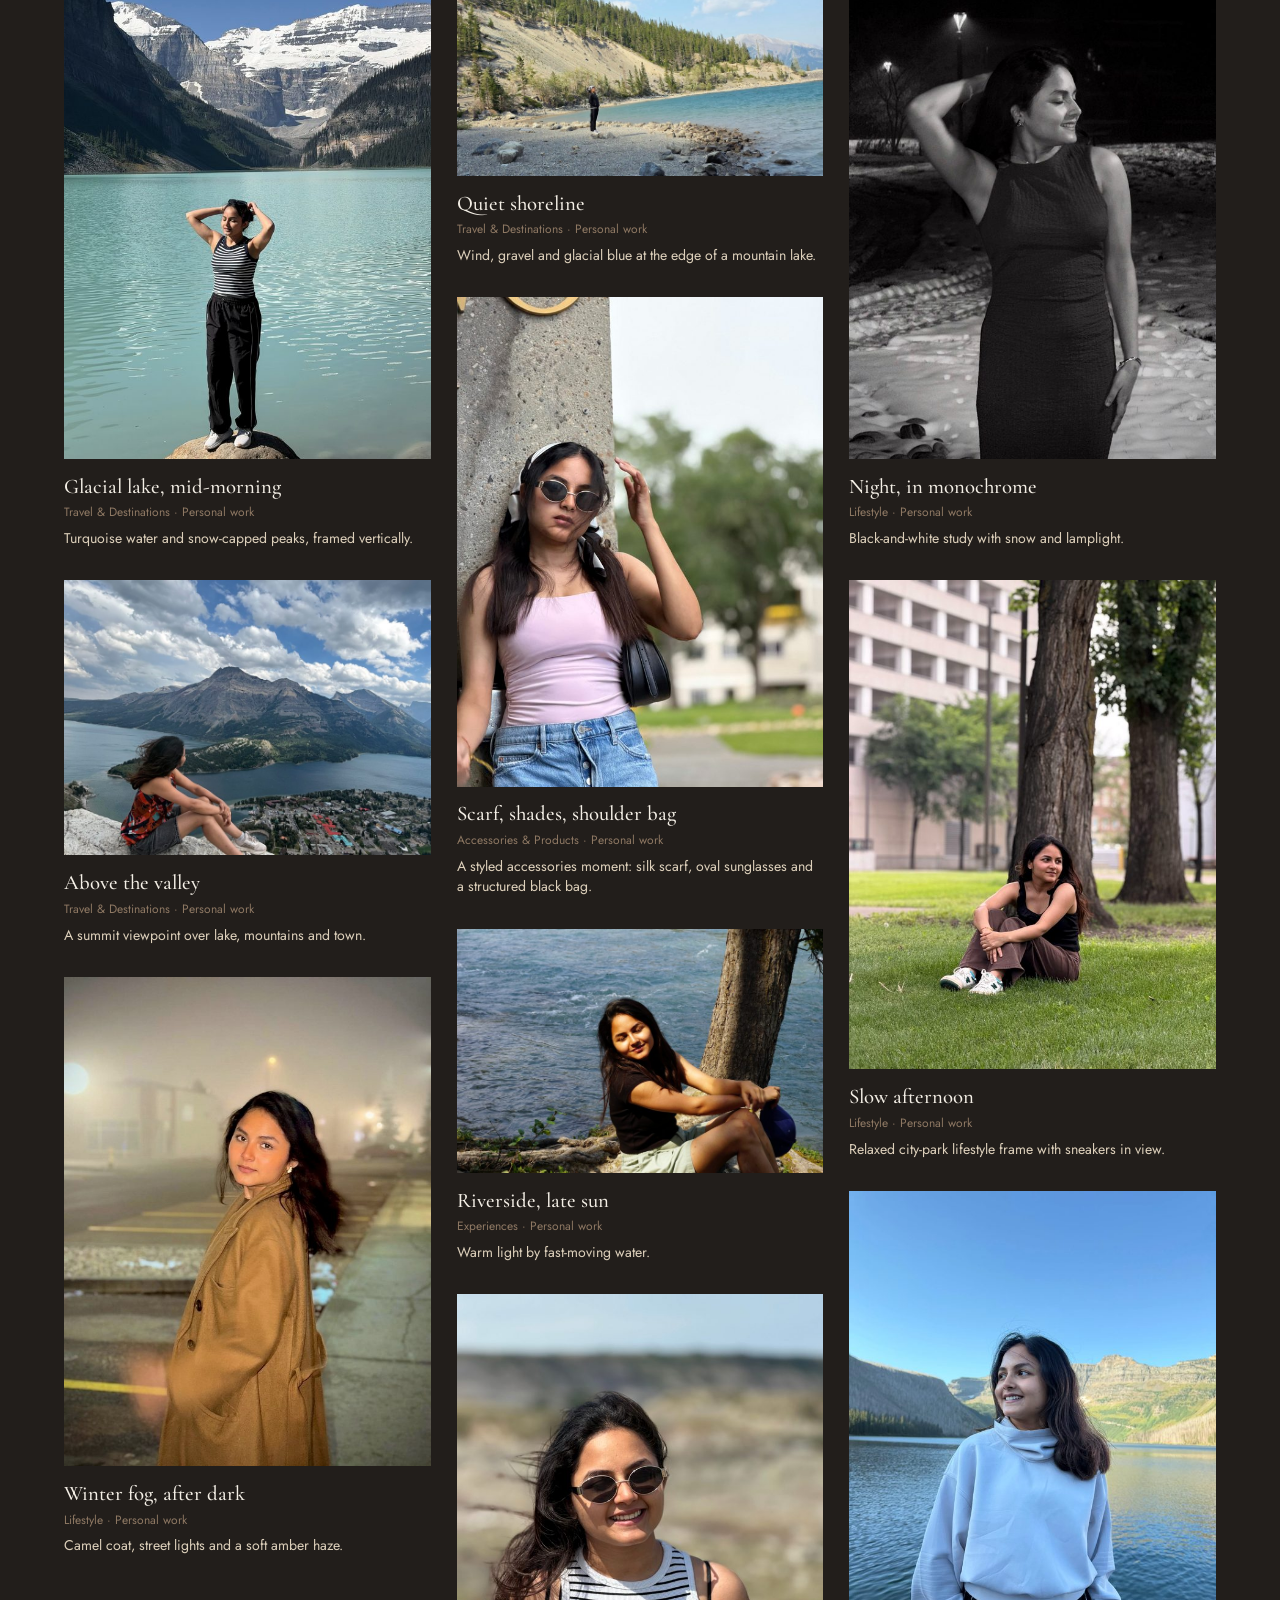
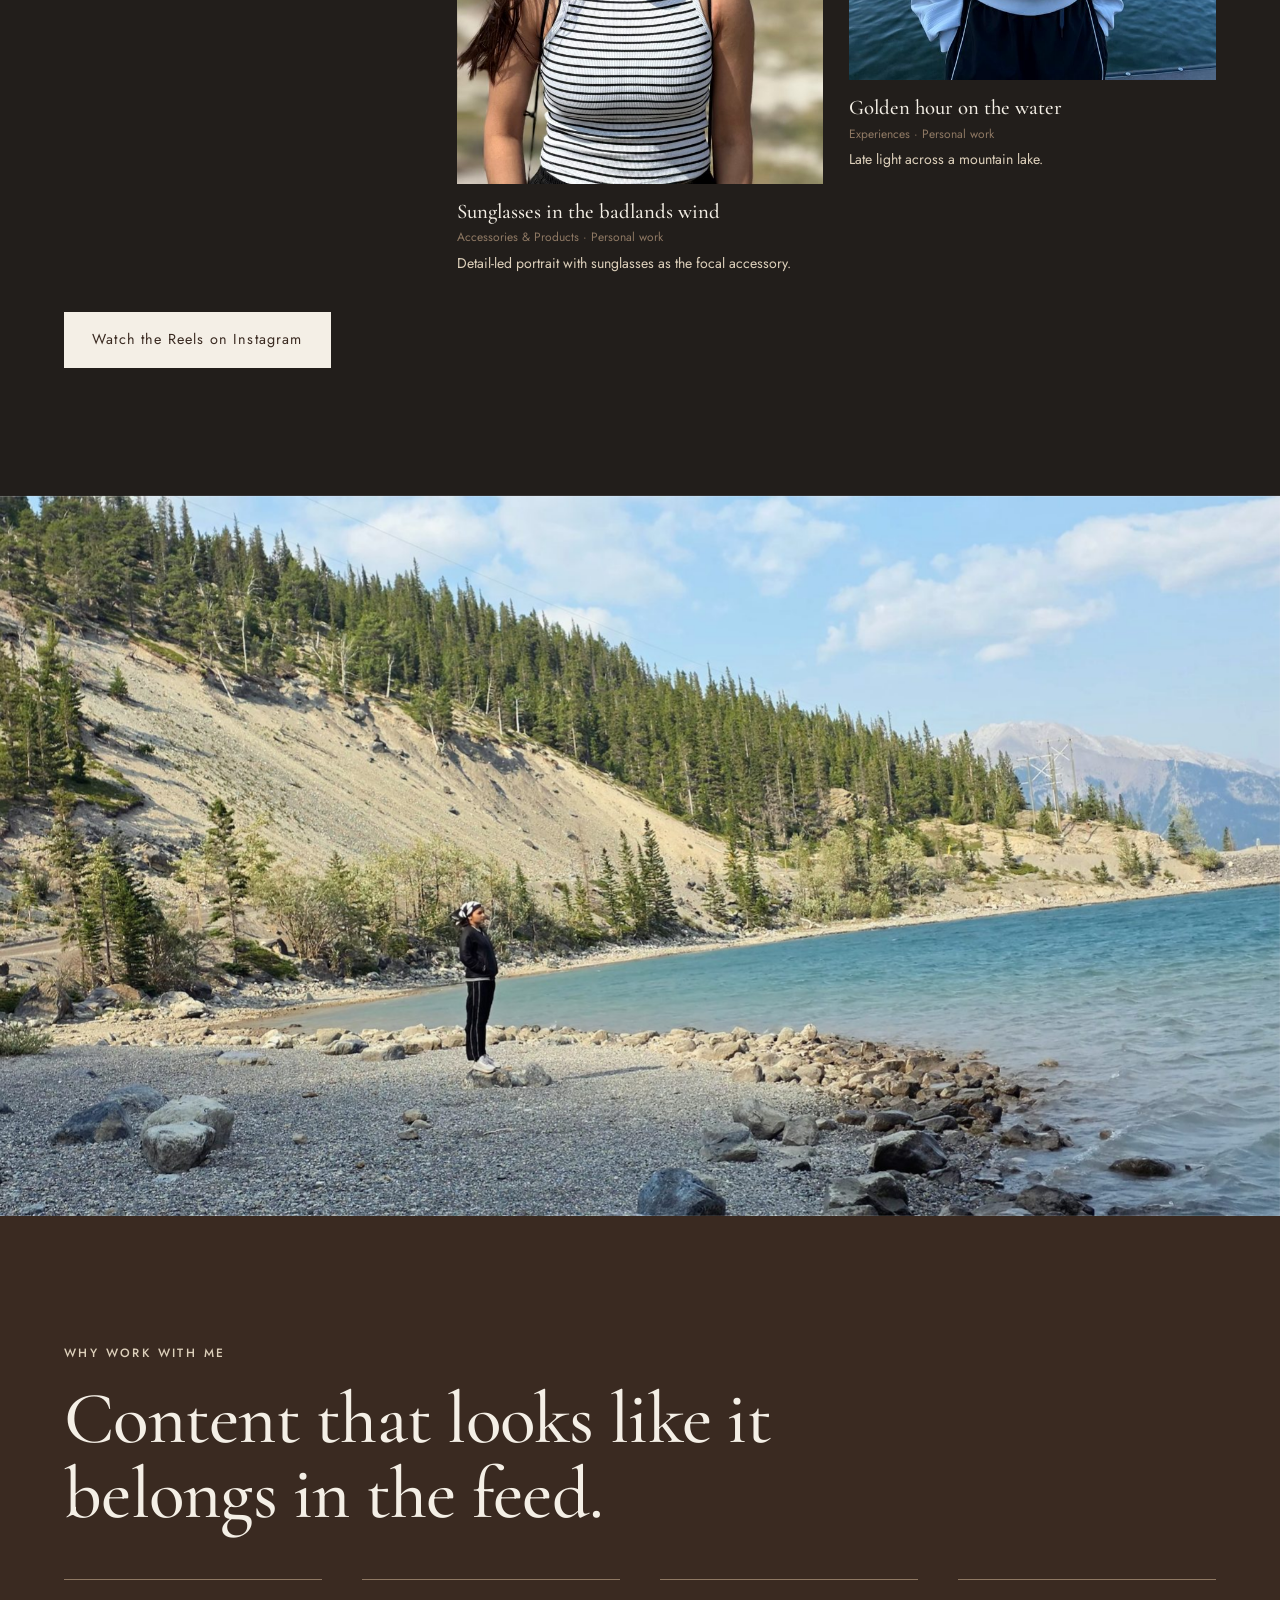
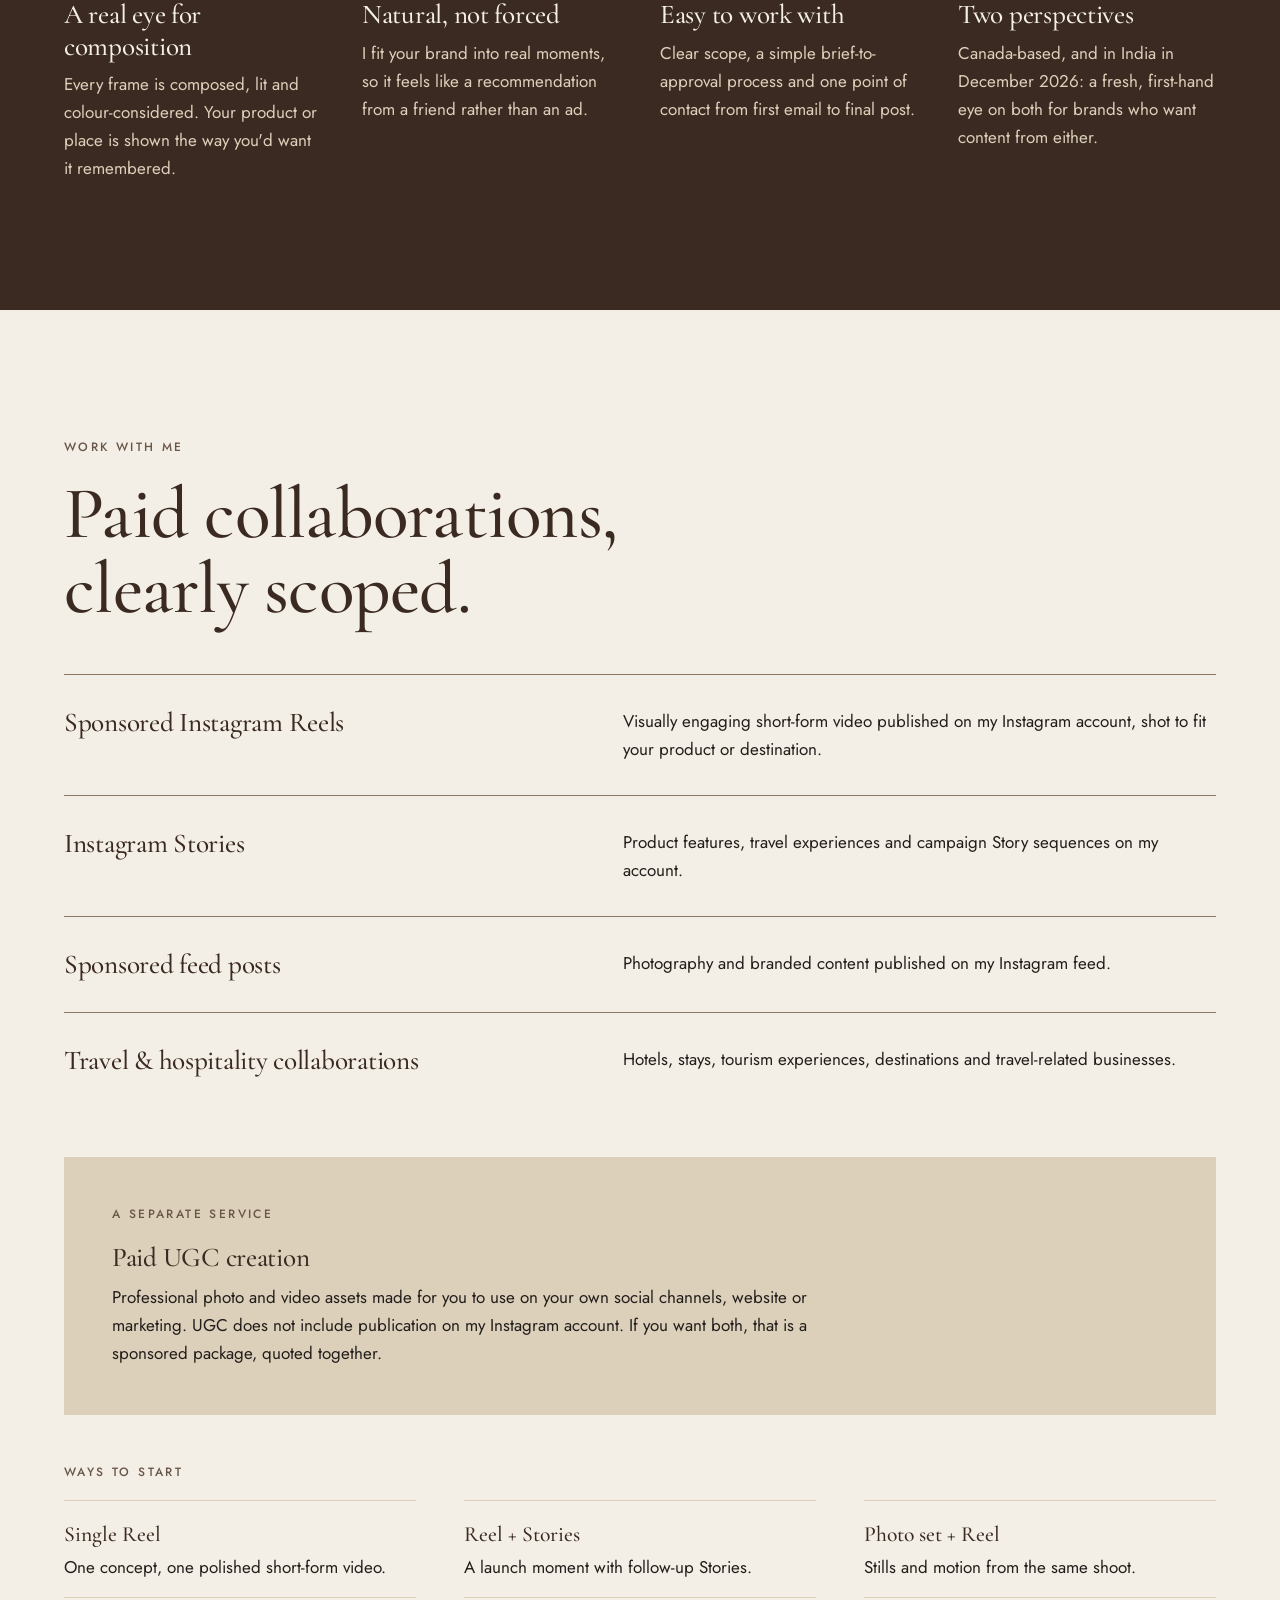
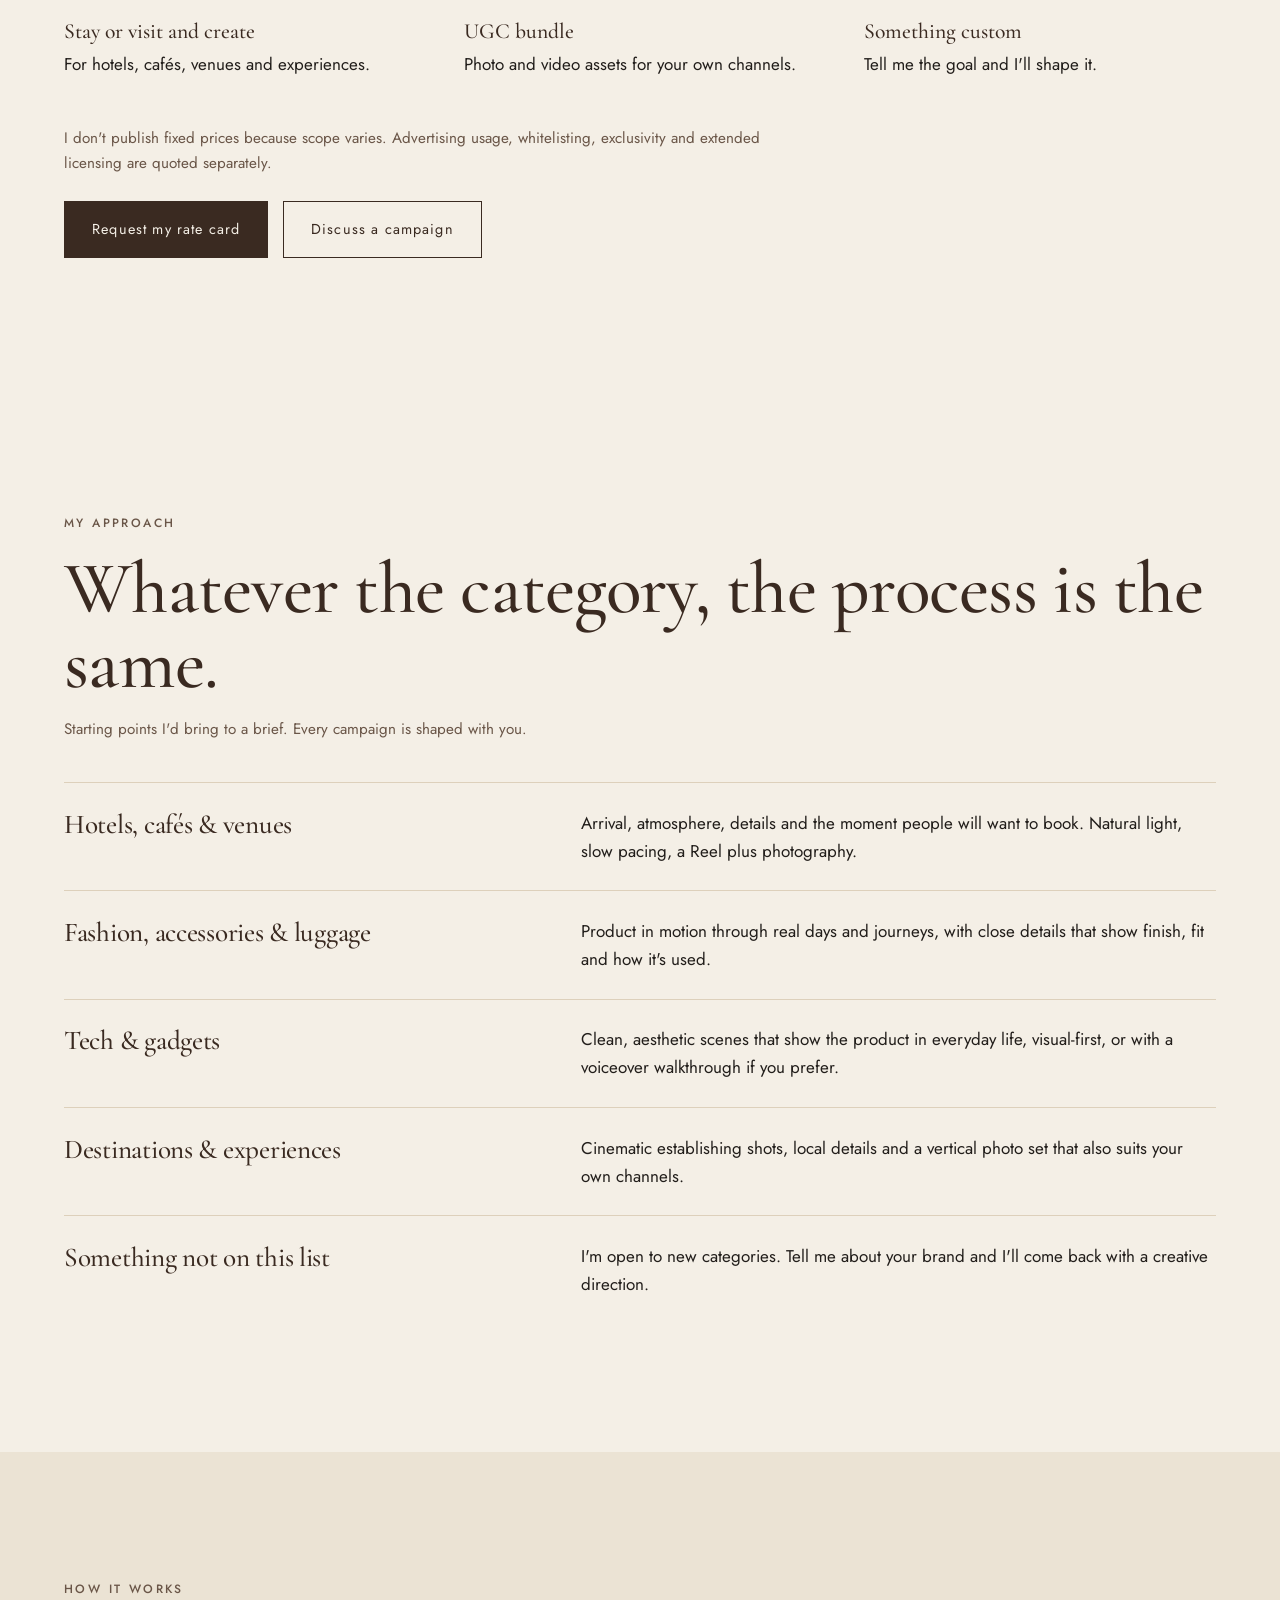
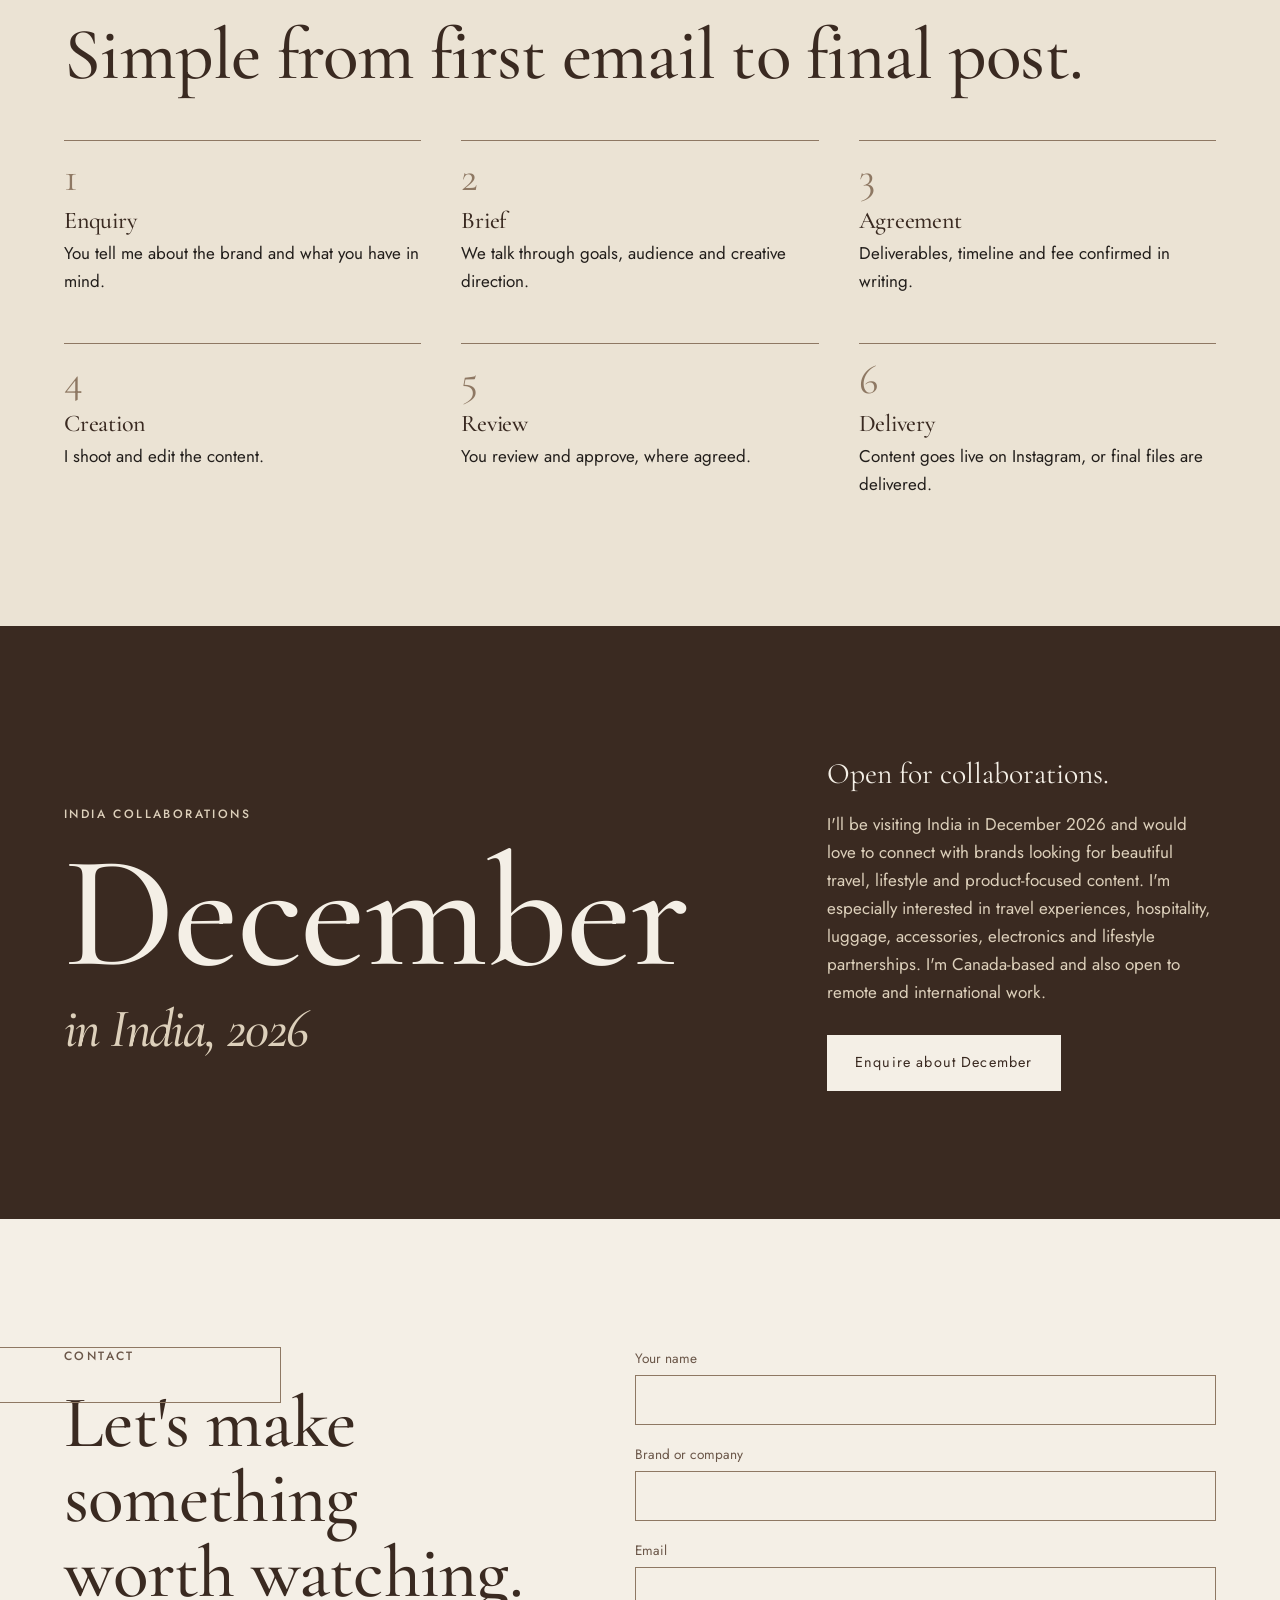
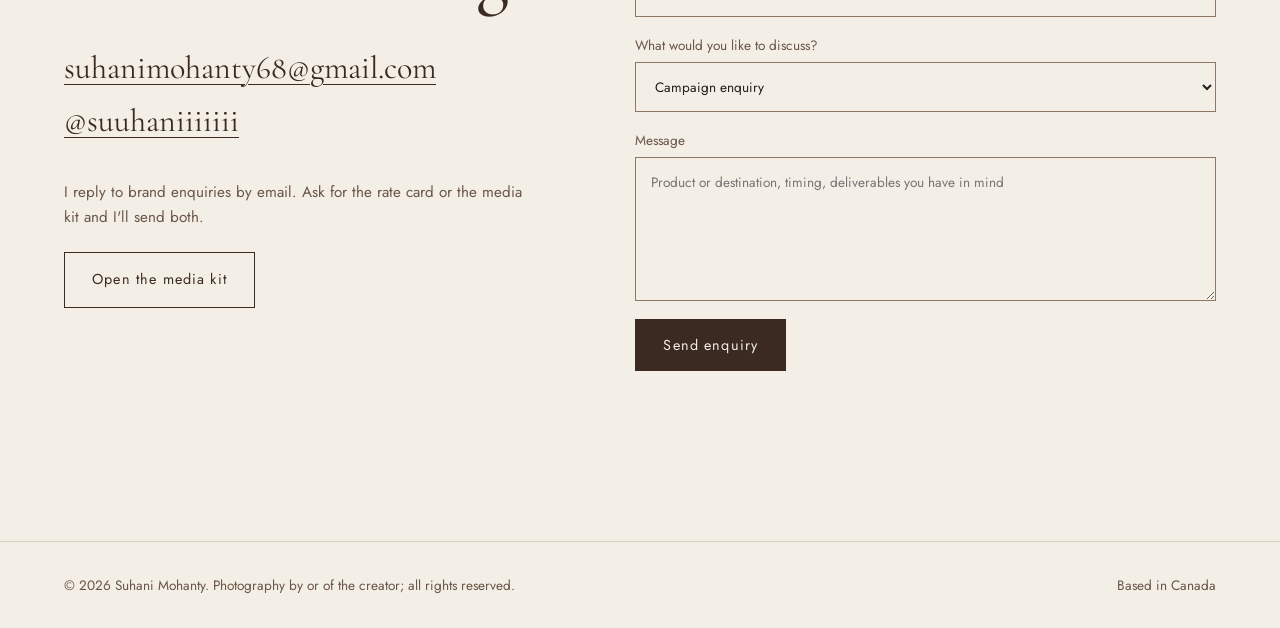
==== commit 8c51247a: "Launch site- modified" ====
--- a/index.html
+++ b/index.html
@@ -2,10 +2,10 @@
 <html lang="en"><head>
 <title>Suhani Mohanty | Travel & Lifestyle Creator, Canada</title>
 <meta charset="utf-8"><meta name="viewport" content="width=device-width,initial-scale=1"><link rel="preconnect" href="https://fonts.googleapis.com"><link rel="preconnect" href="https://fonts.gstatic.com" crossorigin><link href="https://fonts.googleapis.com/css2?family=Cormorant+Garamond:ital,wght@0,500;0,600;1,500&family=Jost:wght@400;500&display=swap" rel="stylesheet"><link rel="stylesheet" href="css/style.css"><link rel="icon" href="data:image/svg+xml,%3Csvg xmlns=%27http://www.w3.org/2000/svg%27 viewBox=%270 0 32 32%27%3E%3Crect width=%2732%27 height=%2732%27 fill=%27%233A2A21%27/%3E%3Ctext x=%2716%27 y=%2723%27 font-size=%2722%27 text-anchor=%27middle%27 fill=%27%23F4EFE6%27 font-family=%27serif%27%3ES%3C/text%3E%3C/svg%3E">
-<meta name="description" content="Suhani Mohanty is a Canada-based travel and lifestyle content creator on Instagram (@suuhaniiiiiii). Sponsored Reels, Stories, feed posts, hospitality collaborations and paid UGC. Available in India, December 2026.">
-<!-- TODO: replace YOUR-USERNAME/REPO with your real GitHub Pages address -->
-<link rel="canonical" href="https://YOUR-USERNAME.github.io/REPO/">
-<meta property="og:type" content="website"><meta property="og:title" content="Suhani Mohanty | Travel & Lifestyle Creator, Canada"><meta property="og:description" content="Visual-first travel and lifestyle content. Paid collaborations, media kit and rate card on request."><meta property="og:image" content="https://YOUR-USERNAME.github.io/REPO/images/og-share.jpg"><meta property="og:url" content="https://YOUR-USERNAME.github.io/REPO/">
+<meta name="description" content="Suhani Mohanty is a Canada-based content creator (@suuhaniiiiiii) making cinematic travel and lifestyle content for brands in any category. Sponsored Reels, Stories, posts and paid UGC. Available in India, December 2026.">
+
+<link rel="canonical" href="https://suhani1804.github.io/Suhani-creator/">
+<meta property="og:type" content="website"><meta property="og:title" content="Suhani Mohanty | Travel & Lifestyle Creator, Canada"><meta property="og:description" content="Visual-first travel and lifestyle content. Paid collaborations, media kit and rate card on request."><meta property="og:image" content="https://suhani1804.github.io/Suhani-creator/images/og-share.jpg"><meta property="og:url" content="https://suhani1804.github.io/Suhani-creator/">
 <meta name="twitter:card" content="summary_large_image"><meta name="theme-color" content="#F4EFE6">
 <script type="application/ld+json">{"@context":"https://schema.org","@type":"Person","name":"Suhani Mohanty","jobTitle":"Travel and lifestyle content creator","address":{"@type":"PostalAddress","addressCountry":"CA"},"sameAs":["https://www.instagram.com/suuhaniiiiiii/"]}</script>
 </head><body>
@@ -20,23 +20,23 @@
 <p class="lede tag">Places, light and the small details that make a journey worth keeping.</p>
 <div class="row"><a class="btn" href="#contact" data-enquiry="Campaign enquiry">Discuss a campaign</a><a class="btn ghost" data-ig target="_blank" rel="noopener" href="https://www.instagram.com/suuhaniiiiiii/">Instagram @suuhaniiiiiii</a></div>
 <p class="avail">Open for selected collaborations during my India visit in December 2026. <a href="#india">Details</a></p></div>
-<figure><img src="images/coat-fog-lg.jpg" width="896" height="1195" alt="Suhani in a camel wool coat glancing over her shoulder on a foggy night street, street lights glowing amber behind her"></figure></section>
+<figure><img src="images/coat-fog-hero.jpg" width="600" height="800" alt="Close portrait of Suhani in a camel wool coat glancing over her shoulder, soft fog and amber street lights behind her"></figure></section>
 
 <section class="about" id="about"><div class="wrap">
 <figure><img src="images/lake-smile-lg.jpg" width="1800" height="2400" alt="Suhani smiling and looking off to the side, wearing a pale hoodie on a lake dock with mountains behind" loading="lazy"></figure>
 <div class="copy"><p class="label">About</p>
-<p class="lede">I'm Suhani, a Canada-based travel and lifestyle creator who shoots for the frame first.</p>
-<p>I'm drawn to beautiful destinations, everyday discoveries and the details that make a place or a product feel real. My style is aesthetic, unhurried and visual: cinematic travel shots, lifestyle moments and brand integration that feels natural rather than staged.</p>
-<p>On Instagram I share the places I explore and the things that inspire me along the way. I'm looking to work with travel, hospitality, accessories, electronics and lifestyle brands that care about how their story looks.</p>
+<p class="lede">I'm Suhani, a Canada-based creator who turns places, products and everyday moments into content worth stopping for.</p>
+<p>Travel is where my content lives today, but I'm curious about anything that looks good on camera: hotels and cafés, fashion and accessories, gadgets, luggage, wellness, home and more. I'm still discovering which worlds I love working in most, and I'd rather explore them with brands than rule anything out in advance.</p>
+<p>My default style is visual and cinematic, with natural brand integration instead of a hard sell. When a brief calls for it, I'm just as happy on camera, with voiceover, or telling a story.</p>
 <p style="margin-top:1.6rem"><a class="btn ghost" href="#portfolio">See the work</a></p></div></div></section>
 
 <section id="audience"><div class="wrap">
 <p class="label">Platform &amp; audience</p>
-<h2>A growing, engaged corner of Instagram.</h2>
+<h2>A growing community, built on good visuals.</h2>
 <dl class="stats" id="stats"></dl>
 <div id="insights"><p class="note">Detailed audience insights (countries, cities, age, gender, engagement and reach) are available upon request.</p></div>
-<div class="fit"><p class="lede">Best suited to hotels and stays, tourism and destination campaigns, luggage and travel accessories, electronics and gadgets, fashion accessories and lifestyle brands.</p>
-<p class="note">Content is visual-first: no voiceover, no scripted talking-head. Think cinematic travel footage, considered product placement and clean photography.</p></div></div></section>
+<div class="fit"><p class="lede">Open to brands in any category: travel, hospitality, food and drink, fashion, accessories, tech, luggage, wellness, home and local businesses. If it has a story and looks good on camera, let's talk.</p>
+<p class="note">Formats I offer: Reels, Stories, feed posts, photo sets and UGC, in a visual-first style, or on camera and with voiceover when the brief needs it.</p></div></div></section>
 
 <section class="portfolio" id="portfolio"><div class="wrap">
 <p class="label">Portfolio</p><h2>Selected work</h2>
@@ -50,6 +50,14 @@
 
 <section class="banner" aria-label="Landscape photograph"><img src="images/shore-wide-lg.jpg" width="1800" height="1013" alt="A lone figure on a gravel shore beside a blue-green lake with a forested mountain slope behind" loading="lazy"></section>
 
+<section class="why" id="why"><div class="wrap"><p class="label">Why work with me</p><h2>Content that looks like it belongs in the feed.</h2>
+<div class="reasons">
+<div><h3>A real eye for composition</h3><p>Every frame is composed, lit and colour-considered. Your product or place is shown the way you'd want it remembered.</p></div>
+<div><h3>Natural, not forced</h3><p>I fit your brand into real moments, so it feels like a recommendation from a friend rather than an ad.</p></div>
+<div><h3>Easy to work with</h3><p>Clear scope, a simple brief-to-approval process and one point of contact from first email to final post.</p></div>
+<div><h3>Two perspectives</h3><p>Canada-based, and in India in December 2026: a fresh, first-hand eye on both for brands who want content from either.</p></div>
+</div></div></section>
+
 <section class="services" id="work-with-me"><div class="wrap">
 <header><p class="label">Work with me</p><h2>Paid collaborations, clearly scoped.</h2></header>
 <div class="svc"><h3>Sponsored Instagram Reels</h3><p>Visually engaging short-form video published on my Instagram account, shot to fit your product or destination.</p></div>
@@ -57,16 +65,19 @@
 <div class="svc"><h3>Sponsored feed posts</h3><p>Photography and branded content published on my Instagram feed.</p></div>
 <div class="svc"><h3>Travel &amp; hospitality collaborations</h3><p>Hotels, stays, tourism experiences, destinations and travel-related businesses.</p></div>
 <div class="ugc"><p class="label">A separate service</p><h3>Paid UGC creation</h3><p>Professional photo and video assets made for you to use on your own social channels, website or marketing. UGC does not include publication on my Instagram account. If you want both, that is a sponsored package, quoted together.</p></div>
+<div class="ways"><p class="label">Ways to start</p>
+<ul><li><b>Single Reel</b> One concept, one polished short-form video.</li><li><b>Reel + Stories</b> A launch moment with follow-up Stories.</li><li><b>Photo set + Reel</b> Stills and motion from the same shoot.</li><li><b>Stay or visit and create</b> For hotels, cafés, venues and experiences.</li><li><b>UGC bundle</b> Photo and video assets for your own channels.</li><li><b>Something custom</b> Tell me the goal and I'll shape it.</li></ul></div>
 <p class="fine">I don't publish fixed prices because scope varies. Advertising usage, whitelisting, exclusivity and extended licensing are quoted separately.</p>
 <p class="row" style="margin-top:1.6rem"><a class="btn" href="#contact" data-enquiry="Rate card request">Request my rate card</a><a class="btn ghost" href="#contact" data-enquiry="Campaign enquiry">Discuss a campaign</a></p></div></section>
 
-<section id="approach"><div class="wrap"><p class="label">How I'd approach your category</p><h2>Ideas, not promises.</h2>
+<section id="approach"><div class="wrap"><p class="label">My approach</p><h2>Whatever the category, the process is the same.</h2>
 <p class="note" style="margin-top:1rem;max-width:40rem">Starting points I'd bring to a brief. Every campaign is shaped with you.</p>
 <div class="ideas">
-<div class="idea"><h3>Hotels &amp; stays</h3><p>Arrival and room reveal in natural light, details and textures, the view, and a slow golden-hour wind-down. Photography plus a Reel.</p></div>
-<div class="idea"><h3>Luggage &amp; travel accessories</h3><p>Product in motion through real journeys: packing, transit, destination. Close detail shots that show size, finish and how it's used.</p></div>
-<div class="idea"><h3>Electronics &amp; gadgets</h3><p>Clean, aesthetic desk-to-destination scenes that show the gadget as part of a trip, with no spec-sheet narration.</p></div>
-<div class="idea"><h3>Tourism &amp; destinations</h3><p>Cinematic establishing shots, small local details and a considered vertical photo set that suits your own feed too.</p></div>
+<div class="idea"><h3>Hotels, cafés &amp; venues</h3><p>Arrival, atmosphere, details and the moment people will want to book. Natural light, slow pacing, a Reel plus photography.</p></div>
+<div class="idea"><h3>Fashion, accessories &amp; luggage</h3><p>Product in motion through real days and journeys, with close details that show finish, fit and how it's used.</p></div>
+<div class="idea"><h3>Tech &amp; gadgets</h3><p>Clean, aesthetic scenes that show the product in everyday life, visual-first, or with a voiceover walkthrough if you prefer.</p></div>
+<div class="idea"><h3>Destinations &amp; experiences</h3><p>Cinematic establishing shots, local details and a vertical photo set that also suits your own channels.</p></div>
+<div class="idea"><h3>Something not on this list</h3><p>I'm open to new categories. Tell me about your brand and I'll come back with a creative direction.</p></div>
 </div></div></section>
 
 <section class="process" id="process"><div class="wrap"><p class="label">How it works</p><h2>Simple from first email to final post.</h2>
--- a/css/style.css
+++ b/css/style.css
@@ -28,7 +28,7 @@
 .hero h1 span{display:block}.hero h1 span+span{padding-left:.3em}
 .hero .tag{max-width:30rem;margin:1.8rem 0 2rem}
 .hero figure{position:relative;aspect-ratio:3/4;overflow:hidden;background:var(--sand);max-height:78svh;justify-self:end;width:100%}
-.hero figure img{width:100%;height:100%;object-fit:cover;object-position:50% 30%}
+.hero figure img{width:100%;height:100%;object-fit:cover;object-position:50% 25%}
 .avail{margin-top:2rem;font-size:.95rem;color:var(--muted);max-width:26rem}.avail a{color:var(--muted)}
 @media(min-width:900px){.hero{grid-template-columns:1.1fr .9fr;align-items:center;gap:clamp(2rem,5vw,5rem)}.hero h1{font-size:clamp(4rem,8.6vw,9.5rem)}.hero figure{max-height:none;aspect-ratio:auto;height:calc(100svh - 9.5rem);min-height:30rem}}
 @media(prefers-reduced-motion:no-preference){.hero figure img{animation:reveal 1.6s cubic-bezier(.2,.7,.2,1) both}.hero h1 span{animation:rise 1.1s cubic-bezier(.2,.7,.2,1) both}.hero h1 span+span{animation-delay:.18s}
@@ -90,3 +90,9 @@
 .ideas{display:grid;gap:0;margin-top:2.5rem}.idea{display:grid;gap:.5rem;padding:1.6rem 0;border-top:1px solid var(--sand)}.idea p{max-width:40rem}
 @media(min-width:900px){.idea{grid-template-columns:1fr 1.4fr;gap:4rem}}
 .stat{margin:0}
+
+.why{background:var(--choc);color:var(--sand)}.why h2{color:var(--ivory);max-width:46rem}.why .label{color:var(--sand)}.why h3{color:var(--ivory)}
+.reasons{display:grid;gap:2rem;margin-top:3rem}.reasons>div{border-top:1px solid var(--taupe);padding-top:1.2rem}.reasons p{margin-top:.5rem}
+@media(min-width:900px){.reasons{grid-template-columns:repeat(4,1fr);gap:2.5rem}}
+.ways{margin-top:3rem}.ways ul{list-style:none;padding:0;display:grid;gap:0;margin-top:1rem}.ways li{padding:1rem 0;border-top:1px solid var(--sand)}.ways b{font-family:var(--serif);font-size:1.35rem;font-weight:500;display:block;color:var(--choc)}
+@media(min-width:900px){.ways ul{grid-template-columns:repeat(3,1fr);column-gap:3rem}}
